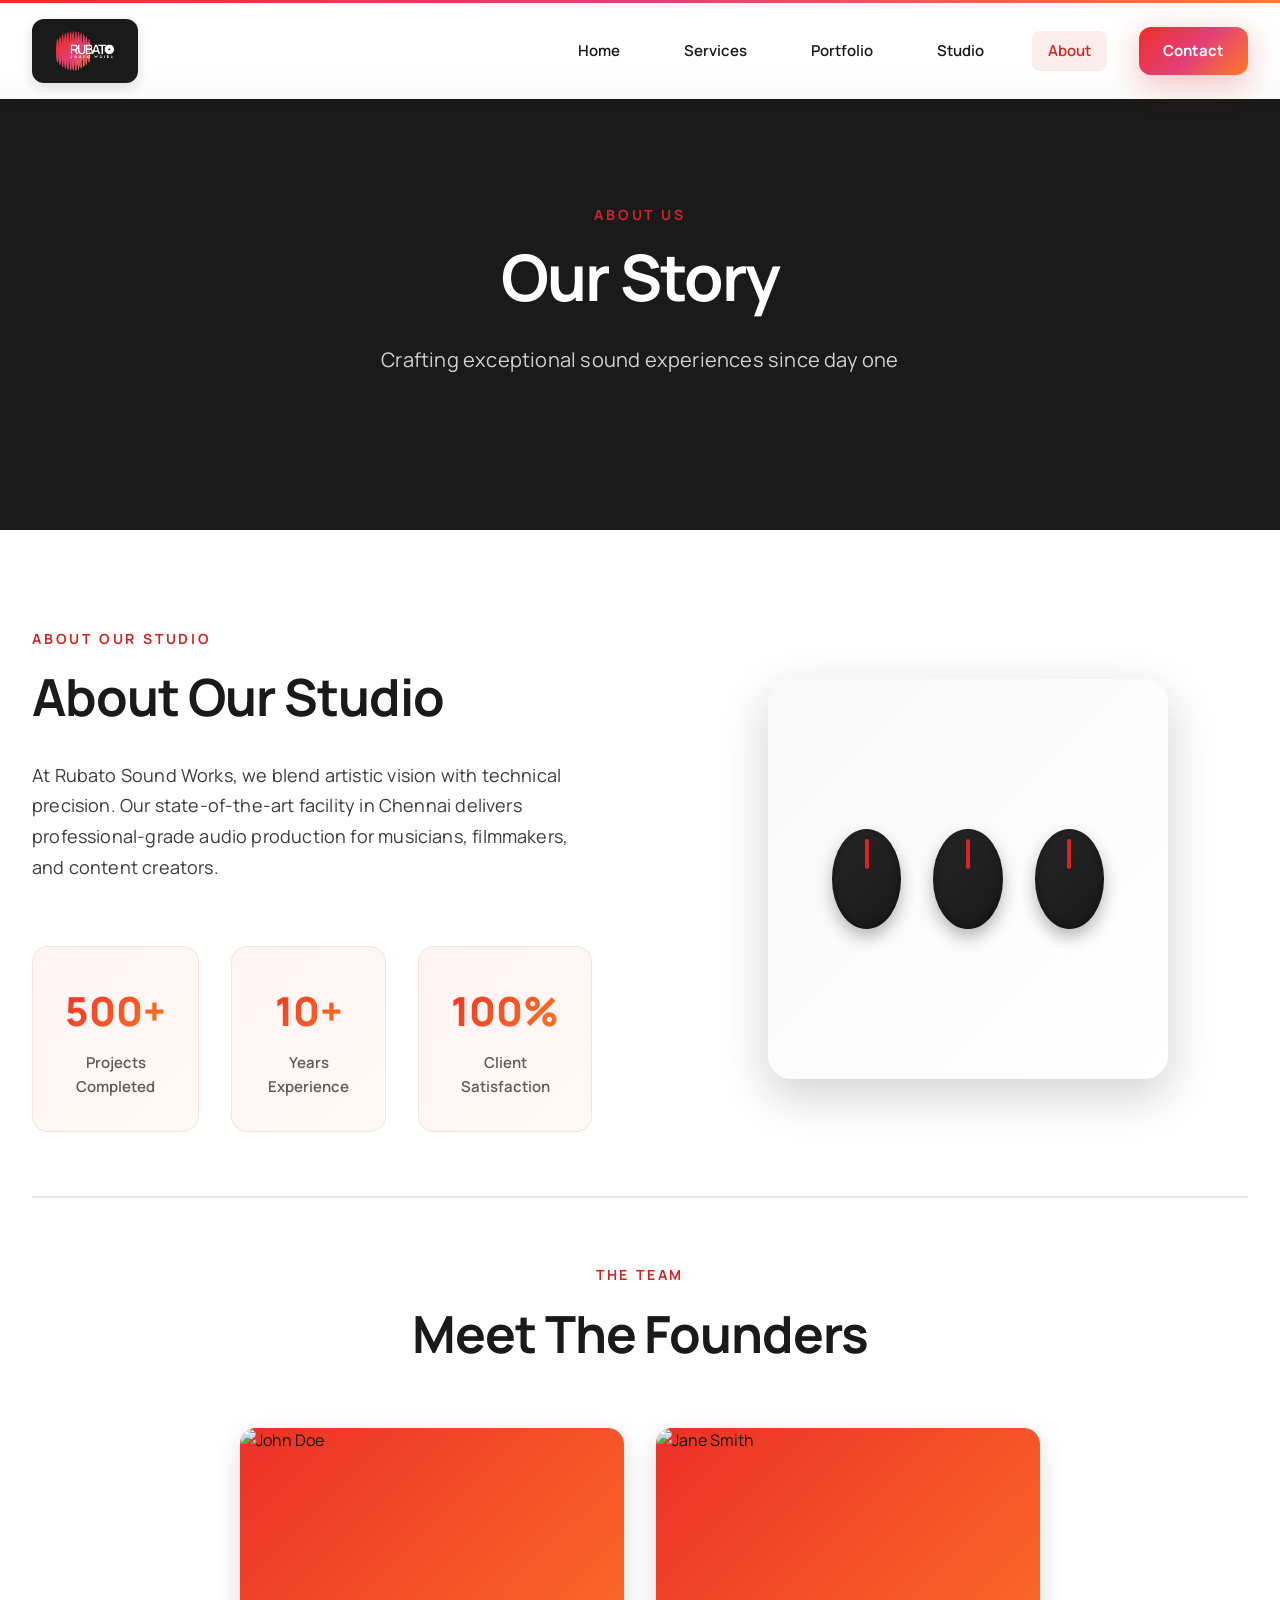
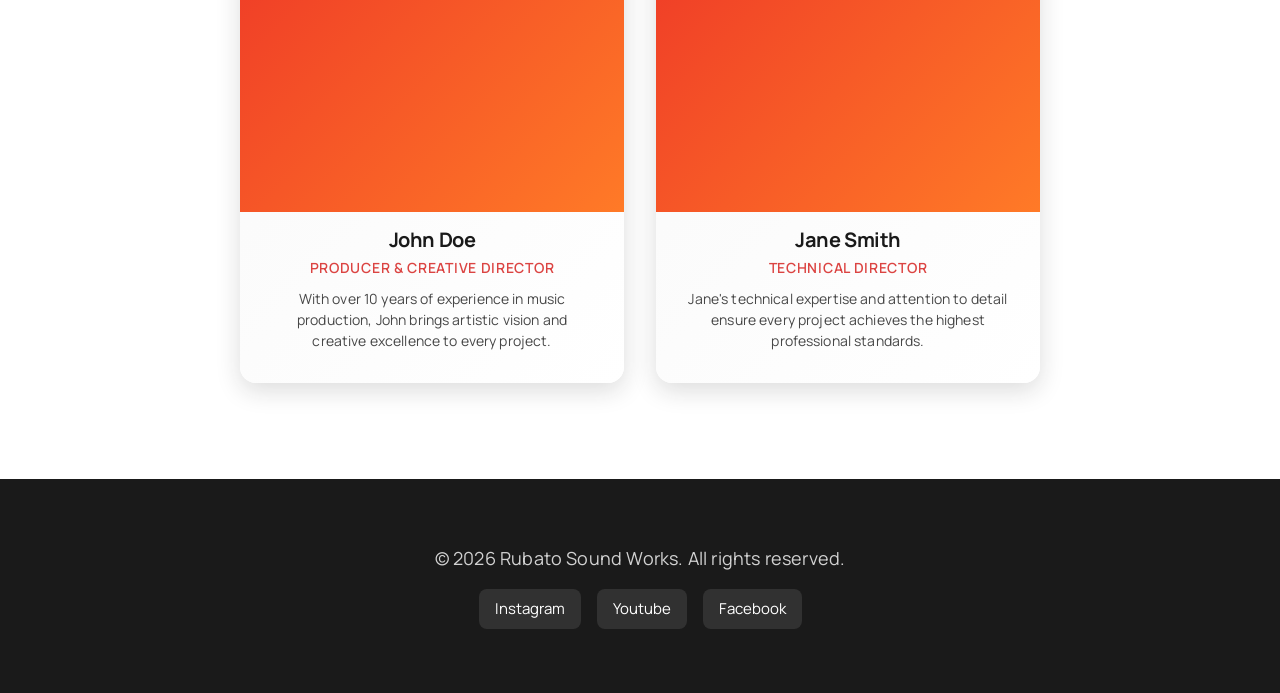
==== about.html @ b5f341d0 "Fix mobile navbar issues - reduce height and prevent content overlap Mobile Navbar Fixes: - Reduced " ====
<!DOCTYPE html>
<html lang="en">
<head>
    <meta charset="UTF-8">
    <meta name="viewport" content="width=device-width, initial-scale=1.0">
    <title>About - Rubato Sound Works</title>
    <link rel="preconnect" href="https://fonts.googleapis.com">
    <link rel="preconnect" href="https://fonts.gstatic.com" crossorigin>
    <link href="https://fonts.googleapis.com/css2?family=Manrope:wght@300;400;500;600;700;800&display=swap" rel="stylesheet">
    <link href="https://api.fontshare.com/v2/css?f[]=satoshi@400,500,700,900&f[]=zodiak@400,500,600,700,800,900&display=swap" rel="stylesheet">
    <link href="https://fonts.googleapis.com/css2?family=Space+Grotesk:wght@300;400;500;600;700&display=swap" rel="stylesheet">
    <link rel="stylesheet" href="css/style.css?v=8">
    <link rel="icon" href="content/images/logo_colour.png">
</head>
<body>
    <nav class="nav" id="nav">
        <div class="nav-container">
            <a href="index.html" class="nav-logo">
                <img src="content/images/logo_colour.png" alt="Rubato Sound Works">
            </a>
            <div class="nav-menu" id="navMenu">
                <a href="index.html" class="nav-link">Home</a>
                <a href="services.html" class="nav-link">Services</a>
                <a href="portfolio.html" class="nav-link">Portfolio</a>
                <a href="studio.html" class="nav-link">Studio</a>
                <a href="about.html" class="nav-link active">About</a>
                <a href="contact.html" class="nav-link-cta">Contact</a>
            </div>
            <button class="nav-toggle" id="navToggle"><span></span><span></span><span></span></button>
        </div>
    </nav>

    <section class="page-hero">
        <div class="container">
            <div class="page-hero-content">
                <span class="label">About Us</span>
                <h1 class="page-title">Our Story</h1>
                <p class="page-description">Crafting exceptional sound experiences since day one</p>
            </div>
        </div>
    </section>

    <section class="about page-section">
        <div class="container">
            <!-- About Studio -->
            <div class="about-content">
                <div class="about-text">
                    <span class="label">About Our Studio</span>
                    <h2 id="aboutStudioTitle"></h2>
                    <p id="aboutStudioDescription"></p>
                    <div class="about-stats" id="aboutStats"></div>
                </div>
                <div class="about-visual">
                    <div class="studio-knobs">
                        <div class="knob"></div>
                        <div class="knob"></div>
                        <div class="knob"></div>
                    </div>
                </div>
            </div>

            <!-- Founders Section -->
            <div class="founders-section">
                <div class="section-header">
                    <span class="label">The Team</span>
                    <h2>Meet The Founders</h2>
                </div>
                <div class="founders-grid" id="foundersGrid"></div>
            </div>
        </div>
    </section>

    <footer class="footer">
        <p>&copy; 2026 <span id="footerName"></span>. All rights reserved.</p>
        <div id="footerSocial"></div>
    </footer>

    <script src="js/main.js"></script>
</body>
</html>
---- css/style.css ----
/* ===================================
   RUBATO SOUND WORKS - 3D STUDIO WEBSITE
   Color Scheme & Typography System
   =================================== */

/* ===================================
   FONT FACE - New Astro Font Family
   =================================== */

@font-face {
    font-family: 'New Astro';
    src: url('../content/Fonts/New Astro/New Astro Light.otf') format('opentype');
    font-weight: 300;
    font-style: normal;
    font-display: swap;
}

@font-face {
    font-family: 'New Astro';
    src: url('../content/Fonts/New Astro/New Astro Regular.otf') format('opentype');
    font-weight: 400;
    font-style: normal;
    font-display: swap;
}

@font-face {
    font-family: 'New Astro';
    src: url('../content/Fonts/New Astro/New Astro Medium.otf') format('opentype');
    font-weight: 500;
    font-style: normal;
    font-display: swap;
}

@font-face {
    font-family: 'New Astro';
    src: url('../content/Fonts/New Astro/New Astro SemiBold.otf') format('opentype');
    font-weight: 600;
    font-style: normal;
    font-display: swap;
}

@font-face {
    font-family: 'New Astro';
    src: url('../content/Fonts/New Astro/New Astro Bold.otf') format('opentype');
    font-weight: 700;
    font-style: normal;
    font-display: swap;
}

/* New Astro Soft variants */
@font-face {
    font-family: 'New Astro Soft';
    src: url('../content/Fonts/New Astro/New Astro Soft Light.otf') format('opentype');
    font-weight: 300;
    font-style: normal;
    font-display: swap;
}

@font-face {
    font-family: 'New Astro Soft';
    src: url('../content/Fonts/New Astro/New Astro Soft Regular.otf') format('opentype');
    font-weight: 400;
    font-style: normal;
    font-display: swap;
}

@font-face {
    font-family: 'New Astro Soft';
    src: url('../content/Fonts/New Astro/New Astro Soft Medium.otf') format('opentype');
    font-weight: 500;
    font-style: normal;
    font-display: swap;
}

@font-face {
    font-family: 'New Astro Soft';
    src: url('../content/Fonts/New Astro/New Astro Soft SemiBold.otf') format('opentype');
    font-weight: 600;
    font-style: normal;
    font-display: swap;
}

@font-face {
    font-family: 'New Astro Soft';
    src: url('../content/Fonts/New Astro/New Astro Soft Bold.otf') format('opentype');
    font-weight: 700;
    font-style: normal;
    font-display: swap;
}

:root {
    /* Core Brand Colors - Exact from Branding Doc */
    --red-primary: #D62422;
    --charcoal: #1A1A1A;  /* Updated to pure neutral gray (no brown tint) */
    --charcoal-brand: #1C1919;  /* Original from branding doc */
    --white: #FFFFFF;

    /* Gradient Colors - Red-Pink-Orange Dynamic Gradient */
    --gradient-start: #EC3027;
    --gradient-mid: #E33E78;
    --gradient-end: #FF7A27;

    /* Derived Colors */
    --red-dark: #A01D1B;
    --charcoal-light: #252525;
    --gray-100: #F5F5F5;
    --gray-200: #E5E5E5;
    --gray-300: #CCCCCC;

    /* Typography - New Astro for headings (bold, expressive), Manrope for body (lighter, supporting) */
    --font-display: 'New Astro', 'Satoshi', 'Space Grotesk', sans-serif;
    --font-hero: 'New Astro', sans-serif;
    --font-body: 'Manrope', -apple-system, BlinkMacSystemFont, 'Segoe UI', sans-serif;

    /* Spacing */
    --spacing-xs: 0.5rem;
    --spacing-sm: 1rem;
    --spacing-md: 2rem;
    --spacing-lg: 4rem;
    --spacing-xl: 6rem;

    /* 3D Effects */
    --shadow-sm: 0 2px 8px rgba(28, 25, 25, 0.1);
    --shadow-md: 0 8px 24px rgba(28, 25, 25, 0.15);
    --shadow-lg: 0 16px 48px rgba(28, 25, 25, 0.2);
    --shadow-red: 0 8px 32px rgba(214, 36, 34, 0.3);

    /* Transitions */
    --transition-fast: 0.2s cubic-bezier(0.4, 0, 0.2, 1);
    --transition-base: 0.3s cubic-bezier(0.4, 0, 0.2, 1);
    --transition-slow: 0.5s cubic-bezier(0.4, 0, 0.2, 1);
}

/* ===================================
   RESET & BASE STYLES
   =================================== */

* {
    margin: 0;
    padding: 0;
    box-sizing: border-box;
}

html {
    scroll-behavior: smooth;
    font-size: 16px;
}

body {
    font-family: var(--font-body);
    font-weight: 400;
    line-height: 1.6;
    color: var(--charcoal);
    background: var(--white);
    overflow-x: hidden;
    -webkit-font-smoothing: antialiased;
    -moz-osx-font-smoothing: grayscale;
}

/* ===================================
   TYPOGRAPHY - New Astro (Hero Title Only) + Manrope (Everything Else)
   Tone: "Creative, but intentional"
   =================================== */

h1, h2, h3, h4, h5, h6 {
    font-family: var(--font-body);
    font-weight: 700;
    line-height: 1.2;
    color: var(--charcoal);
    letter-spacing: -0.02em;
}

/* RUBATO - Bold, expressive, hero element */
h1 {
    font-size: clamp(2.5rem, 5vw, 4.5rem);
    margin-bottom: var(--spacing-md);
    font-weight: 900;
    letter-spacing: -0.03em;
}

h2 {
    font-size: clamp(2rem, 4vw, 3.5rem);
    margin-bottom: var(--spacing-md);
    font-weight: 700;
}

h3 {
    font-size: clamp(1.5rem, 3vw, 2.25rem);
    margin-bottom: var(--spacing-sm);
    font-weight: 700;
}

h4 {
    font-size: clamp(1.25rem, 2.5vw, 1.75rem);
    margin-bottom: var(--spacing-sm);
    font-weight: 600;
}

/* SOUNDWORKS - Lighter, spaced out, supporting element */
p {
    font-family: var(--font-body);
    font-size: clamp(1rem, 1.5vw, 1.125rem);
    line-height: 1.7;
    margin-bottom: var(--spacing-sm);
    color: var(--charcoal);
    opacity: 0.85;
    font-weight: 400;
    letter-spacing: 0.01em;
}

.label {
    display: inline-block;
    font-family: var(--font-body);
    font-size: 0.875rem;
    font-weight: 700;
    letter-spacing: 0.2em;
    text-transform: uppercase;
    color: var(--red-primary);
    margin-bottom: var(--spacing-sm);
}

/* ===================================
   LAYOUT & CONTAINERS
   =================================== */

.container {
    max-width: 1400px;
    margin: 0 auto;
    padding: 0 var(--spacing-md);
}

.section-header {
    text-align: center;
    margin-bottom: var(--spacing-lg);
}

/* ===================================
   NAVIGATION - Dark Studio Theme
   =================================== */

.nav {
    position: fixed;
    top: 0;
    left: 0;
    right: 0;
    z-index: 1000;
    background: rgba(255, 255, 255, 0.98);
    backdrop-filter: blur(12px);
    box-shadow: 0 2px 8px rgba(28, 25, 25, 0.08);
    transition: all var(--transition-base);
    /* Red gradient accent at top */
    border-top: 3px solid transparent;
    border-image: linear-gradient(90deg, var(--gradient-start), var(--gradient-mid), var(--gradient-end));
    border-image-slice: 1;
}

.nav-container {
    max-width: 1400px;
    margin: 0 auto;
    padding: var(--spacing-sm) var(--spacing-md);
    display: flex;
    align-items: center;
    justify-content: space-between;
}

.nav-logo {
    background: #1A1A1A;
    padding: 0.75rem 1.5rem;
    border-radius: 12px;
    display: inline-flex;
    align-items: center;
    transition: all var(--transition-base);
    box-shadow: 0 4px 12px rgba(28, 25, 25, 0.15);
}

.nav-logo:hover {
    transform: translateY(-2px);
    box-shadow: 0 6px 16px rgba(28, 25, 25, 0.2);
    background: #252525;
}

.nav-logo img {
    height: 40px;
    width: auto;
    display: block;
}

.nav-menu {
    display: flex;
    gap: var(--spacing-md);
    align-items: center;
}

.nav-link {
    font-size: 0.9375rem;
    font-weight: 600;
    color: var(--charcoal);
    text-decoration: none;
    padding: 0.5rem 1rem;
    border-radius: 8px;
    transition: all var(--transition-fast);
    position: relative;
}

.nav-link:hover,
.nav-link.active {
    color: var(--red-primary);
    background: rgba(214, 36, 34, 0.08);
}

.nav-link-cta {
    background: linear-gradient(135deg, var(--gradient-start), var(--gradient-mid), var(--gradient-end));
    color: var(--white) !important;
    padding: 0.75rem 1.5rem;
    border-radius: 12px;
    font-weight: 700;
    box-shadow: var(--shadow-red);
    transition: all var(--transition-base);
    text-decoration: none;
    font-size: 0.9375rem;
}

.nav-link-cta:hover {
    transform: translateY(-2px);
    box-shadow: 0 12px 40px rgba(214, 36, 34, 0.4);
}

.nav-toggle {
    display: none;
    flex-direction: column;
    gap: 6px;
    background: none;
    border: none;
    cursor: pointer;
    padding: 8px;
}

.nav-toggle span {
    display: block;
    width: 28px;
    height: 3px;
    background: var(--charcoal);
    border-radius: 2px;
    transition: all var(--transition-base);
}

/* ===================================
   HERO SECTION - 3D IMMERSIVE
   =================================== */

.hero {
    min-height: 100vh;
    display: flex;
    align-items: center;
    justify-content: center;
    position: relative;
    /* Pure neutral dark gray - no brown tint */
    background: #1A1A1A;
    overflow: hidden;
    padding-top: 80px;
    position: relative;
}

.hero::before {
    content: '';
    position: absolute;
    top: 0;
    left: 0;
    right: 0;
    bottom: 0;
    /* Subtle red gradient accents for depth */
    background:
        radial-gradient(circle at 20% 50%, rgba(236, 48, 39, 0.08) 0%, transparent 50%),
        radial-gradient(circle at 80% 50%, rgba(255, 122, 39, 0.08) 0%, transparent 50%);
    pointer-events: none;
}

.hero-container {
    max-width: 1400px;
    margin: 0 auto;
    padding: 0 var(--spacing-md);
    display: grid;
    grid-template-columns: 1fr 1fr;
    gap: var(--spacing-xl);
    align-items: center;
}

.hero-content {
    z-index: 2;
}

.hero-title {
    font-family: var(--font-hero);
    font-size: clamp(2.5rem, 6vw, 6.5rem);
    font-weight: 700;
    line-height: 1.05;
    margin-bottom: var(--spacing-md);
    letter-spacing: -0.01em;
    /* Glowing gradient red-pink-orange - feels like live audio visualization */
    background: linear-gradient(135deg, var(--gradient-start) 0%, var(--gradient-mid) 50%, var(--gradient-end) 100%);
    -webkit-background-clip: text;
    -webkit-text-fill-color: transparent;
    background-clip: text;
    filter: drop-shadow(0 0 40px rgba(236, 48, 39, 0.5));
    text-transform: none;
}

.hero-title-line {
    display: block;
}

.hero-subtitle {
    font-family: var(--font-body);
    font-size: clamp(1.125rem, 2vw, 1.5rem);
    color: var(--white);
    opacity: 0.75;
    margin-bottom: var(--spacing-lg);
    font-weight: 400;
    letter-spacing: 0.02em;
}

.hero-cta {
    display: flex;
    gap: var(--spacing-sm);
    flex-wrap: wrap;
}

/* ===================================
   PAGE HERO (for other pages)
   =================================== */

.page-hero {
    min-height: 50vh;
    display: flex;
    align-items: center;
    justify-content: center;
    background: #1A1A1A;
    padding: var(--spacing-xl) 0;
    margin-top: 80px;
}

.page-hero-content {
    text-align: center;
    max-width: 800px;
    margin: 0 auto;
}

.page-title {
    font-family: var(--font-body);
    font-size: clamp(2.5rem, 5vw, 4rem);
    font-weight: 700;
    line-height: 1.1;
    margin-bottom: var(--spacing-md);
    color: var(--white);
}

.page-description {
    font-size: 1.25rem;
    color: var(--white);
    opacity: 0.8;
    line-height: 1.6;
    margin-bottom: var(--spacing-md);
}

.page-section {
    padding: var(--spacing-xl) 0;
}

.btn {
    display: inline-flex;
    align-items: center;
    justify-content: center;
    padding: 1rem 2rem;
    font-size: 1rem;
    font-weight: 700;
    text-decoration: none;
    border-radius: 12px;
    transition: all var(--transition-base);
    cursor: pointer;
    border: none;
    font-family: var(--font-primary);
}

.btn-primary {
    background: linear-gradient(135deg, var(--gradient-start), var(--gradient-mid), var(--gradient-end));
    color: var(--white);
    box-shadow: var(--shadow-red);
}

.btn-primary:hover {
    transform: translateY(-4px);
    box-shadow: 0 16px 48px rgba(214, 36, 34, 0.4);
}

.btn-secondary {
    background: var(--white);
    color: var(--charcoal);
    border: 2px solid var(--charcoal);
    box-shadow: var(--shadow-sm);
}

.btn-secondary:hover {
    background: var(--charcoal);
    color: var(--white);
    transform: translateY(-4px);
}

/* Hero 3D Visual Elements */
.hero-visual {
    position: relative;
    height: 600px;
    display: flex;
    align-items: center;
    justify-content: center;
}

.floating-card {
    position: absolute;
    background: rgba(255, 255, 255, 0.98);
    border-radius: 24px;
    box-shadow: 0 16px 48px rgba(28, 25, 25, 0.12);
    padding: var(--spacing-md);
    backdrop-filter: blur(12px);
    border: 1px solid rgba(214, 36, 34, 0.1);
    transition: all var(--transition-slow);
    animation: float 6s ease-in-out infinite;
}

.floating-card:hover {
    transform: translateY(-12px) scale(1.05);
    box-shadow: 0 24px 64px rgba(214, 36, 34, 0.2);
    border-color: rgba(214, 36, 34, 0.3);
}

.card-1 {
    width: 280px;
    height: 180px;
    top: 10%;
    left: 5%;
    animation-delay: 0s;
}

.card-2 {
    width: 240px;
    height: 240px;
    top: 50%;
    right: 10%;
    animation-delay: 2s;
}

.card-3 {
    width: 200px;
    height: 200px;
    bottom: 15%;
    left: 25%;
    animation-delay: 4s;
}

@keyframes float {
    0%, 100% { transform: translateY(0) rotate(0deg); }
    50% { transform: translateY(-20px) rotate(2deg); }
}

/* Waveform Animation - Enhanced for white background */
.waveform {
    width: 100%;
    height: 100%;
    background: linear-gradient(135deg, var(--gradient-start), var(--gradient-mid), var(--gradient-end));
    border-radius: 16px;
    position: relative;
    overflow: hidden;
    box-shadow: inset 0 2px 8px rgba(0, 0, 0, 0.1);
}

.waveform::before {
    content: '';
    position: absolute;
    width: 200%;
    height: 200%;
    background: repeating-linear-gradient(
        90deg,
        transparent 0px,
        rgba(255, 255, 255, 0.3) 2px,
        transparent 4px,
        transparent 8px
    );
    animation: wave 3s linear infinite;
}

.waveform::after {
    content: '';
    position: absolute;
    inset: 0;
    background: radial-gradient(circle at 30% 50%, rgba(255, 255, 255, 0.2), transparent);
}

@keyframes wave {
    0% { transform: translateX(0); }
    100% { transform: translateX(-50%); }
}

/* Equalizer Animation */
.equalizer {
    display: flex;
    align-items: flex-end;
    justify-content: space-around;
    height: 100%;
    gap: 12px;
    padding: var(--spacing-md);
}

.equalizer span {
    flex: 1;
    background: linear-gradient(180deg, var(--gradient-mid), var(--gradient-end));
    border-radius: 8px;
    animation: equalize 1.2s ease-in-out infinite;
}

.equalizer span:nth-child(1) { animation-delay: 0s; }
.equalizer span:nth-child(2) { animation-delay: 0.1s; }
.equalizer span:nth-child(3) { animation-delay: 0.2s; }
.equalizer span:nth-child(4) { animation-delay: 0.3s; }
.equalizer span:nth-child(5) { animation-delay: 0.4s; }

@keyframes equalize {
    0%, 100% { height: 40%; }
    50% { height: 90%; }
}

/* Vinyl Image - Using actual Vinyl.png */
.vinyl-image {
    width: 100%;
    height: 100%;
    object-fit: contain;
    animation: spin 8s linear infinite;
    filter: drop-shadow(0 8px 24px rgba(214, 36, 34, 0.4));
}

@keyframes spin {
    100% { transform: rotate(360deg); }
}

/* ===================================
   SERVICES SECTION
   =================================== */

.services {
    padding: var(--spacing-xl) 0;
    background: var(--white);
}

.services-grid {
    display: grid;
    grid-template-columns: repeat(auto-fit, minmax(320px, 1fr));
    gap: var(--spacing-md);
}

.service-card {
    background: var(--white);
    border-radius: 20px;
    padding: var(--spacing-lg);
    box-shadow: var(--shadow-md);
    transition: all var(--transition-base);
    border: 1px solid rgba(28, 25, 25, 0.05);
    position: relative;
    overflow: hidden;
}

.service-card::before {
    content: '';
    position: absolute;
    top: 0;
    left: 0;
    right: 0;
    height: 4px;
    background: linear-gradient(90deg, var(--gradient-start), var(--gradient-end));
    transform: scaleX(0);
    transition: transform var(--transition-base);
}

.service-card:hover::before {
    transform: scaleX(1);
}

.service-card:hover {
    transform: translateY(-8px);
    box-shadow: var(--shadow-lg);
}

.service-icon {
    font-size: 3rem;
    margin-bottom: var(--spacing-sm);
    display: inline-block;
}

.service-card h3 {
    color: var(--charcoal);
    margin-bottom: var(--spacing-sm);
    font-weight: 700;
}

.service-card p {
    color: var(--charcoal);
    opacity: 0.8;
    font-size: 1rem;
    margin-bottom: var(--spacing-sm);
}

.service-features {
    list-style: none;
    margin-top: var(--spacing-sm);
}

.service-features li {
    padding: 0.5rem 0;
    color: var(--charcoal);
    opacity: 0.7;
    font-size: 0.9375rem;
    padding-left: 1.5rem;
    position: relative;
}

.service-features li::before {
    content: '✓';
    position: absolute;
    left: 0;
    color: var(--red-primary);
    font-weight: 700;
}

/* ===================================
   PORTFOLIO SECTION
   =================================== */

.portfolio {
    padding: var(--spacing-xl) 0;
    background: linear-gradient(180deg, #FFFFFF 0%, #F8F8F8 100%);
}

.portfolio-grid {
    display: grid;
    grid-template-columns: repeat(auto-fit, minmax(300px, 1fr));
    gap: var(--spacing-md);
}

.portfolio-item {
    background: var(--white);
    border-radius: 20px;
    overflow: hidden;
    box-shadow: var(--shadow-md);
    transition: all var(--transition-base);
    cursor: pointer;
}

.portfolio-item:hover {
    transform: translateY(-8px) scale(1.02);
    box-shadow: var(--shadow-lg);
}

.portfolio-image {
    width: 100%;
    aspect-ratio: 16/10;
    object-fit: cover;
    background: linear-gradient(135deg, var(--gradient-start), var(--gradient-end));
}

.portfolio-content {
    padding: var(--spacing-md);
}

.portfolio-type {
    font-size: 0.875rem;
    color: var(--red-primary);
    font-weight: 600;
    text-transform: uppercase;
    letter-spacing: 0.1em;
    margin-bottom: 0.5rem;
}

.portfolio-item h3 {
    color: var(--charcoal);
    margin-bottom: 0.5rem;
    font-size: 1.5rem;
}

.portfolio-artist {
    color: var(--charcoal);
    opacity: 0.6;
    font-size: 0.9375rem;
    margin-bottom: 0.75rem;
}

.portfolio-description {
    color: var(--charcoal);
    opacity: 0.8;
    font-size: 0.9375rem;
}

/* ===================================
   STUDIO GALLERY SECTION
   =================================== */

.studio-gallery {
    padding: var(--spacing-xl) 0;
    background: #F8F8F8;
}

.studio-images {
    display: grid;
    grid-template-columns: repeat(auto-fit, minmax(300px, 1fr));
    gap: var(--spacing-md);
    margin-top: var(--spacing-lg);
}

.studio-image-item {
    position: relative;
    overflow: hidden;
    border-radius: 16px;
    box-shadow: var(--shadow-md);
    transition: all var(--transition-base);
    aspect-ratio: 4/3;
}

.studio-image-item:hover {
    transform: translateY(-8px);
    box-shadow: var(--shadow-lg);
}

.studio-image-wrapper {
    position: relative;
    width: 100%;
    height: 100%;
    overflow: hidden;
}

.studio-image-wrapper img {
    width: 100%;
    height: 100%;
    object-fit: cover;
    transition: transform var(--transition-slow);
}

.studio-image-item:hover .studio-image-wrapper img {
    transform: scale(1.1);
}

.studio-image-overlay {
    position: absolute;
    bottom: 0;
    left: 0;
    right: 0;
    background: linear-gradient(to top, rgba(26, 26, 26, 0.9), transparent);
    padding: var(--spacing-md);
    transform: translateY(100%);
    transition: transform var(--transition-base);
}

.studio-image-item:hover .studio-image-overlay {
    transform: translateY(0);
}

.studio-image-caption {
    color: var(--white);
    font-weight: 600;
    font-size: 0.9375rem;
}

/* ===================================
   ABOUT SECTION
   =================================== */

.about {
    padding: var(--spacing-xl) 0;
    background: var(--white);
}

.about-content {
    display: grid;
    grid-template-columns: 1fr 1fr;
    gap: var(--spacing-xl);
    align-items: center;
}

.about-text {
    max-width: 600px;
}

.about-stats {
    display: grid;
    grid-template-columns: repeat(3, 1fr);
    gap: var(--spacing-md);
    margin-top: var(--spacing-lg);
}

.stat-item {
    text-align: center;
    padding: var(--spacing-md);
    background: linear-gradient(135deg, rgba(236, 48, 39, 0.05), rgba(255, 122, 39, 0.05));
    border-radius: 16px;
    border: 1px solid rgba(214, 36, 34, 0.1);
    transition: all var(--transition-base);
}

.stat-item:hover {
    transform: translateY(-4px);
    box-shadow: var(--shadow-md);
}

.stat-number {
    display: block;
    font-size: 2.5rem;
    font-weight: 800;
    background: linear-gradient(135deg, var(--gradient-start), var(--gradient-end));
    -webkit-background-clip: text;
    -webkit-text-fill-color: transparent;
    background-clip: text;
    margin-bottom: 0.5rem;
}

.stat-label {
    display: block;
    font-size: 0.9375rem;
    color: var(--charcoal);
    opacity: 0.7;
    font-weight: 600;
}

.about-visual {
    display: flex;
    align-items: center;
    justify-content: center;
    perspective: 1000px;
}

.studio-knobs {
    width: 100%;
    max-width: 400px;
    aspect-ratio: 1;
    background: linear-gradient(135deg, #F8F8F8, #FFFFFF);
    border-radius: 24px;
    box-shadow: var(--shadow-lg);
    padding: var(--spacing-lg);
    display: flex;
    gap: var(--spacing-md);
    align-items: center;
    justify-content: center;
    transform-style: preserve-3d;
    transition: transform var(--transition-slow);
}

.studio-knobs:hover {
    transform: rotateY(5deg) rotateX(-5deg);
}

.knob {
    width: 100px;
    height: 100px;
    border-radius: 50%;
    background: linear-gradient(135deg, var(--charcoal-light), var(--charcoal));
    box-shadow:
        inset 0 -2px 8px rgba(0, 0, 0, 0.4),
        0 8px 16px rgba(28, 25, 25, 0.3);
    position: relative;
    transition: all var(--transition-base);
    cursor: pointer;
}

.knob::before {
    content: '';
    position: absolute;
    top: 10px;
    left: 50%;
    transform: translateX(-50%);
    width: 4px;
    height: 30px;
    background: var(--red-primary);
    border-radius: 2px;
}

.knob:hover {
    transform: scale(1.1) translateZ(20px);
    box-shadow:
        inset 0 -2px 8px rgba(0, 0, 0, 0.5),
        0 12px 24px rgba(28, 25, 25, 0.4);
}

/* ===================================
   FOUNDERS SECTION
   =================================== */

.founders-section {
    margin-top: var(--spacing-lg);
    padding-top: var(--spacing-lg);
    border-top: 2px solid var(--gray-200);
}

.founders-grid {
    display: grid;
    grid-template-columns: repeat(auto-fit, minmax(280px, 1fr));
    gap: var(--spacing-md);
    margin-top: var(--spacing-md);
    max-width: 800px;
    margin-left: auto;
    margin-right: auto;
}

.founder-card {
    background: linear-gradient(135deg, #F8F8F8, #FFFFFF);
    border-radius: 16px;
    overflow: hidden;
    box-shadow: var(--shadow-md);
    transition: all var(--transition-base);
    perspective: 1000px;
}

.founder-card:hover {
    transform: translateY(-8px) rotateY(2deg);
    box-shadow: var(--shadow-lg);
}

.founder-image-wrapper {
    width: 100%;
    aspect-ratio: 1;
    overflow: hidden;
    background: linear-gradient(135deg, var(--gradient-start), var(--gradient-end));
    display: flex;
    align-items: center;
    justify-content: center;
}

.founder-image-wrapper img {
    width: 100%;
    height: 100%;
    object-fit: cover;
    transition: transform var(--transition-slow);
}

.founder-card:hover .founder-image-wrapper img {
    transform: scale(1.05);
}

.founder-info {
    padding: var(--spacing-sm) var(--spacing-md);
    text-align: center;
}

.founder-name {
    font-size: 1.25rem;
    font-weight: 700;
    color: var(--charcoal);
    margin-bottom: 0.25rem;
}

.founder-role {
    font-size: 0.875rem;
    font-weight: 600;
    color: var(--red-primary);
    text-transform: uppercase;
    letter-spacing: 0.05em;
    margin-bottom: var(--spacing-xs);
}

.founder-bio {
    font-size: 0.875rem;
    color: var(--charcoal);
    opacity: 0.8;
    line-height: 1.5;
}

/* ===================================
   CONTACT SECTION
   =================================== */

.contact {
    padding: var(--spacing-xl) 0;
    background: linear-gradient(180deg, #FFFFFF 0%, #F8F8F8 100%);
}

.contact-content {
    max-width: 800px;
    margin: 0 auto;
    text-align: center;
}

.contact-details {
    display: flex;
    flex-direction: column;
    gap: var(--spacing-sm);
    margin: var(--spacing-lg) 0;
}

.contact-item {
    display: flex;
    align-items: center;
    justify-content: center;
    gap: var(--spacing-sm);
    padding: var(--spacing-sm);
    background: var(--white);
    border-radius: 12px;
    box-shadow: var(--shadow-sm);
    transition: all var(--transition-base);
    text-decoration: none;
    color: var(--charcoal);
    font-weight: 500;
}

.contact-item:hover {
    transform: translateY(-2px);
    box-shadow: var(--shadow-md);
}

.contact-icon {
    font-size: 1.5rem;
}

.btn-whatsapp {
    display: inline-flex;
    align-items: center;
    gap: 0.75rem;
    padding: 1.25rem 2.5rem;
    background: #25D366;
    color: var(--white);
    text-decoration: none;
    border-radius: 16px;
    font-weight: 700;
    font-size: 1.125rem;
    box-shadow: 0 8px 24px rgba(37, 211, 102, 0.3);
    transition: all var(--transition-base);
    margin-top: var(--spacing-md);
}

.btn-whatsapp:hover {
    background: #20BA5A;
    transform: translateY(-4px);
    box-shadow: 0 12px 32px rgba(37, 211, 102, 0.4);
}

/* ===================================
   FOOTER
   =================================== */

.footer {
    background: var(--charcoal);
    color: var(--white);
    padding: var(--spacing-lg) 0;
    text-align: center;
}

.footer p {
    color: var(--white);
    opacity: 0.8;
    margin-bottom: var(--spacing-sm);
}

#footerSocial {
    display: flex;
    gap: var(--spacing-sm);
    justify-content: center;
    flex-wrap: wrap;
}

#footerSocial a {
    color: var(--white);
    text-decoration: none;
    padding: 0.5rem 1rem;
    border-radius: 8px;
    background: rgba(255, 255, 255, 0.1);
    transition: all var(--transition-base);
    font-size: 0.9375rem;
}

#footerSocial a:hover {
    background: var(--red-primary);
    transform: translateY(-2px);
}

/* ===================================
   RESPONSIVE DESIGN
   =================================== */

@media (max-width: 1024px) {
    .hero-container {
        grid-template-columns: 1fr;
        gap: var(--spacing-lg);
    }

    .hero-visual {
        height: 400px;
    }

    .about-content {
        grid-template-columns: 1fr;
    }

    .floating-card {
        transform: scale(0.8);
    }
}

@media (max-width: 768px) {
    /* Reduce navbar height by 20% on mobile */
    .nav-container {
        padding: 0.5rem var(--spacing-sm);
    }

    .nav-logo {
        padding: 0.5rem 1rem;
        border-radius: 8px;
    }

    .nav-logo img {
        height: 32px;
    }

    .nav-menu {
        position: fixed;
        top: 60px;
        left: -100%;
        width: 100%;
        height: calc(100vh - 60px);
        background: rgba(255, 255, 255, 0.98);
        backdrop-filter: blur(20px);
        flex-direction: column;
        padding: var(--spacing-lg);
        gap: var(--spacing-sm);
        transition: left var(--transition-base);
        box-shadow: var(--shadow-lg);
        align-items: stretch;
        border-top: 3px solid transparent;
        border-image: linear-gradient(90deg, var(--gradient-start), var(--gradient-mid), var(--gradient-end));
        border-image-slice: 1;
    }

    .nav-menu.active {
        left: 0;
    }

    .nav-link,
    .nav-link-cta {
        text-align: center;
        width: 100%;
        padding: 1rem;
        display: block;
    }

    .nav-toggle {
        display: flex;
    }

    .nav-toggle.active span:nth-child(1) {
        transform: rotate(45deg) translate(6px, 6px);
    }

    .nav-toggle.active span:nth-child(2) {
        opacity: 0;
    }

    .nav-toggle.active span:nth-child(3) {
        transform: rotate(-45deg) translate(5px, -5px);
    }

    /* Fix hero section going under navbar */
    .hero {
        min-height: auto;
        padding: calc(60px + var(--spacing-md)) 0 var(--spacing-xl) 0;
        padding-top: 60px;
        margin-top: 0;
    }

    /* Fix page-hero section going under navbar on mobile */
    .page-hero {
        margin-top: 60px;
        padding: var(--spacing-lg) 0;
        min-height: 40vh;
    }

    .hero-visual {
        display: none;
    }

    .services-grid,
    .portfolio-grid {
        grid-template-columns: 1fr;
    }

    .about-stats {
        grid-template-columns: 1fr;
    }

    .studio-knobs {
        max-width: 300px;
    }

    .knob {
        width: 70px;
        height: 70px;
    }
}

@media (max-width: 480px) {
    :root {
        --spacing-md: 1.5rem;
        --spacing-lg: 3rem;
        --spacing-xl: 4rem;
    }

    .nav-container {
        padding: var(--spacing-sm);
    }

    .container {
        padding: 0 var(--spacing-sm);
    }

    .hero-cta {
        flex-direction: column;
    }

    .btn {
        width: 100%;
    }

    h1 { font-size: 2.25rem; }
    h2 { font-size: 1.875rem; }
}

/* ===================================
   UTILITY CLASSES
   =================================== */

.text-center { text-align: center; }
.text-gradient {
    background: linear-gradient(135deg, var(--gradient-start), var(--gradient-end));
    -webkit-background-clip: text;
    -webkit-text-fill-color: transparent;
    background-clip: text;
}

/* Smooth scroll for all devices */
@media (prefers-reduced-motion: no-preference) {
    html {
        scroll-behavior: smooth;
    }
}

/* ===================================
   RESPONSIVE DESIGN
   =================================== */

@media (max-width: 1024px) {
    .hero-container {
        grid-template-columns: 1fr;
        gap: var(--spacing-lg);
    }

    .hero-visual {
        height: 400px;
    }

    .about-content {
        grid-template-columns: 1fr;
    }

    .floating-card {
        transform: scale(0.8);
    }
}

@media (max-width: 768px) {
    .nav-menu {
        position: fixed;
        top: 80px;
        left: -100%;
        width: 100%;
        height: calc(100vh - 80px);
        background: rgba(255, 255, 255, 0.98);
        backdrop-filter: blur(20px);
        flex-direction: column;
        padding: var(--spacing-lg);
        gap: var(--spacing-sm);
        transition: left var(--transition-base);
        box-shadow: var(--shadow-lg);
        align-items: stretch;
    }

    .nav-menu.active {
        left: 0;
    }

    .nav-link,
    .nav-link-cta {
        text-align: center;
        width: 100%;
        padding: 1rem;
        display: block;
    }

    .nav-toggle {
        display: flex;
    }

    .nav-toggle.active span:nth-child(1) {
        transform: rotate(45deg) translate(8px, 8px);
    }

    .nav-toggle.active span:nth-child(2) {
        opacity: 0;
    }

    .nav-toggle.active span:nth-child(3) {
        transform: rotate(-45deg) translate(7px, -7px);
    }

    .hero {
        min-height: auto;
        padding: var(--spacing-xl) 0;
    }

    .hero-visual {
        display: none;
    }

    .services-grid,
    .portfolio-grid {
        grid-template-columns: 1fr;
    }

    .about-stats {
        grid-template-columns: 1fr;
    }

    .studio-knobs {
        max-width: 300px;
    }

    .knob {
        width: 70px;
        height: 70px;
    }
}

@media (max-width: 480px) {
    :root {
        --spacing-md: 1.5rem;
        --spacing-lg: 3rem;
        --spacing-xl: 4rem;
    }

    .nav-container {
        padding: var(--spacing-sm);
    }

    .container {
        padding: 0 var(--spacing-sm);
    }

    .hero-cta {
        flex-direction: column;
    }

    .btn {
        width: 100%;
    }

    h1 { font-size: 2.25rem; }
    h2 { font-size: 1.875rem; }
}

/* ===================================
   RESPONSIVE DESIGN
   =================================== */

@media (max-width: 1024px) {
    .hero-container {
        grid-template-columns: 1fr;
        gap: var(--spacing-lg);
    }

    .hero-visual {
        height: 400px;
    }

    .about-content {
        grid-template-columns: 1fr;
    }

    .floating-card {
        transform: scale(0.8);
    }
}

@media (max-width: 768px) {
    .nav-menu {
        position: fixed;
        top: 80px;
        left: -100%;
        width: 100%;
        height: calc(100vh - 80px);
        background: rgba(255, 255, 255, 0.98);
        backdrop-filter: blur(20px);
        flex-direction: column;
        padding: var(--spacing-lg);
        gap: var(--spacing-sm);
        transition: left var(--transition-base);
        box-shadow: var(--shadow-lg);
        align-items: stretch;
    }

    .nav-menu.active {
        left: 0;
    }

    .nav-link,
    .nav-link-cta {
        text-align: center;
        width: 100%;
        padding: 1rem;
        display: block;
    }

    .nav-toggle {
        display: flex;
    }

    .nav-toggle.active span:nth-child(1) {
        transform: rotate(45deg) translate(8px, 8px);
    }

    .nav-toggle.active span:nth-child(2) {
        opacity: 0;
    }

    .nav-toggle.active span:nth-child(3) {
        transform: rotate(-45deg) translate(7px, -7px);
    }

    .hero {
        min-height: auto;
        padding: var(--spacing-xl) 0;
    }

    .hero-visual {
        display: none;
    }

    .services-grid,
    .portfolio-grid {
        grid-template-columns: 1fr;
    }

    .about-stats {
        grid-template-columns: 1fr;
    }

    .studio-knobs {
        max-width: 300px;
    }

    .knob {
        width: 70px;
        height: 70px;
    }
}

@media (max-width: 480px) {
    :root {
        --spacing-md: 1.5rem;
        --spacing-lg: 3rem;
        --spacing-xl: 4rem;
    }

    .nav-container {
        padding: var(--spacing-sm);
    }

    .container {
        padding: 0 var(--spacing-sm);
    }

    .hero-cta {
        flex-direction: column;
    }

    .btn {
        width: 100%;
    }

    h1 { font-size: 2.25rem; }
    h2 { font-size: 1.875rem; }
}

/* ===================================
   UTILITY CLASSES
   =================================== */

.text-center { text-align: center; }
.text-gradient {
    background: linear-gradient(135deg, var(--gradient-start), var(--gradient-end));
    -webkit-background-clip: text;
    -webkit-text-fill-color: transparent;
    background-clip: text;
}

/* Smooth scroll for iOS */
@media (prefers-reduced-motion: no-preference) {
    html {
        scroll-behavior: smooth;
    }
}
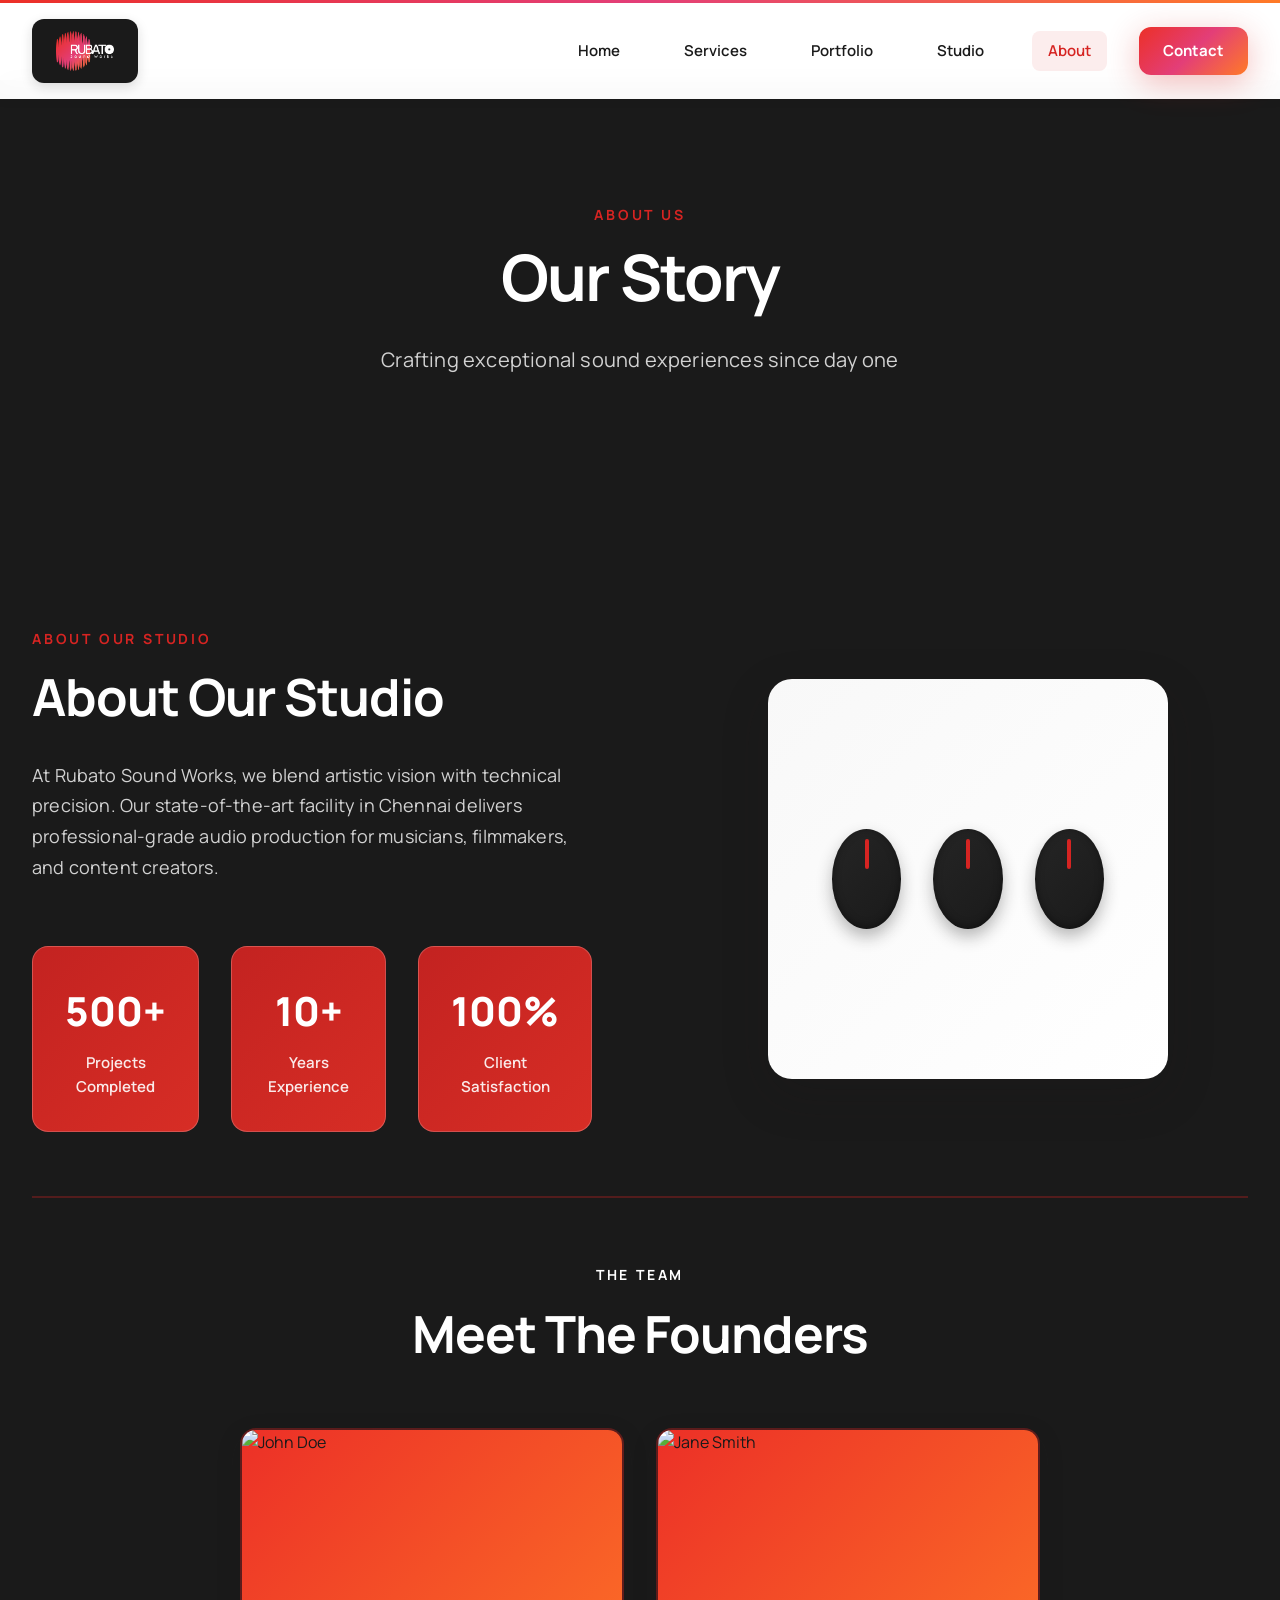
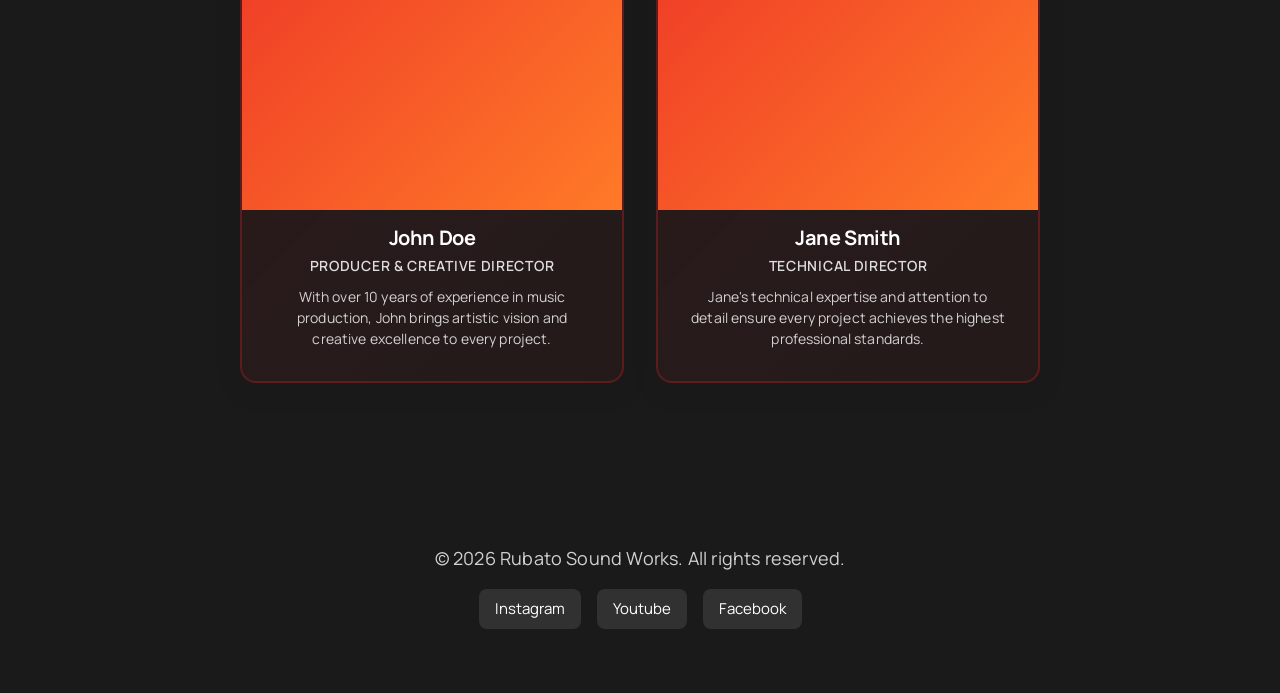
==== commit e8ae7d5f: "Redesign color scheme: 40% charcoal, 40% red, 20% white Major Color Changes: - Services section: Dar" ====
--- a/about.html
+++ b/about.html
@@ -9,7 +9,7 @@
     <link href="https://fonts.googleapis.com/css2?family=Manrope:wght@300;400;500;600;700;800&display=swap" rel="stylesheet">
     <link href="https://api.fontshare.com/v2/css?f[]=satoshi@400,500,700,900&f[]=zodiak@400,500,600,700,800,900&display=swap" rel="stylesheet">
     <link href="https://fonts.googleapis.com/css2?family=Space+Grotesk:wght@300;400;500;600;700&display=swap" rel="stylesheet">
-    <link rel="stylesheet" href="css/style.css?v=8">
+    <link rel="stylesheet" href="css/style.css?v=10">
     <link rel="icon" href="content/images/logo_colour.png">
 </head>
 <body>
--- a/css/style.css
+++ b/css/style.css
@@ -232,6 +232,19 @@
 .section-header {
     text-align: center;
     margin-bottom: var(--spacing-lg);
+}
+
+.section-header h2 {
+    color: var(--white);
+}
+
+.section-header .label {
+    color: var(--white);
+}
+
+.section-header p {
+    color: var(--white);
+    opacity: 0.8;
 }
 
 /* ===================================
@@ -646,7 +659,7 @@
 
 .services {
     padding: var(--spacing-xl) 0;
-    background: var(--white);
+    background: linear-gradient(180deg, #1A1A1A 0%, #2A1A1A 100%);
 }
 
 .services-grid {
@@ -656,12 +669,12 @@
 }
 
 .service-card {
-    background: var(--white);
+    background: linear-gradient(135deg, rgba(214, 36, 34, 0.95), rgba(236, 48, 39, 0.95));
     border-radius: 20px;
     padding: var(--spacing-lg);
     box-shadow: var(--shadow-md);
     transition: all var(--transition-base);
-    border: 1px solid rgba(28, 25, 25, 0.05);
+    border: 1px solid rgba(255, 255, 255, 0.1);
     position: relative;
     overflow: hidden;
 }
@@ -673,7 +686,7 @@
     left: 0;
     right: 0;
     height: 4px;
-    background: linear-gradient(90deg, var(--gradient-start), var(--gradient-end));
+    background: var(--white);
     transform: scaleX(0);
     transition: transform var(--transition-base);
 }
@@ -684,24 +697,25 @@
 
 .service-card:hover {
     transform: translateY(-8px);
-    box-shadow: var(--shadow-lg);
+    box-shadow: 0 16px 48px rgba(214, 36, 34, 0.5);
 }
 
 .service-icon {
     font-size: 3rem;
     margin-bottom: var(--spacing-sm);
     display: inline-block;
+    filter: brightness(0) invert(1);
 }
 
 .service-card h3 {
-    color: var(--charcoal);
+    color: var(--white);
     margin-bottom: var(--spacing-sm);
     font-weight: 700;
 }
 
 .service-card p {
-    color: var(--charcoal);
-    opacity: 0.8;
+    color: var(--white);
+    opacity: 0.9;
     font-size: 1rem;
     margin-bottom: var(--spacing-sm);
 }
@@ -713,8 +727,8 @@
 
 .service-features li {
     padding: 0.5rem 0;
-    color: var(--charcoal);
-    opacity: 0.7;
+    color: var(--white);
+    opacity: 0.8;
     font-size: 0.9375rem;
     padding-left: 1.5rem;
     position: relative;
@@ -724,7 +738,7 @@
     content: '✓';
     position: absolute;
     left: 0;
-    color: var(--red-primary);
+    color: var(--white);
     font-weight: 700;
 }
 
@@ -734,7 +748,7 @@
 
 .portfolio {
     padding: var(--spacing-xl) 0;
-    background: linear-gradient(180deg, #FFFFFF 0%, #F8F8F8 100%);
+    background: #1A1A1A;
 }
 
 .portfolio-grid {
@@ -744,7 +758,8 @@
 }
 
 .portfolio-item {
-    background: var(--white);
+    background: linear-gradient(135deg, rgba(214, 36, 34, 0.1), rgba(214, 36, 34, 0.05));
+    border: 2px solid rgba(214, 36, 34, 0.3);
     border-radius: 20px;
     overflow: hidden;
     box-shadow: var(--shadow-md);
@@ -754,7 +769,8 @@
 
 .portfolio-item:hover {
     transform: translateY(-8px) scale(1.02);
-    box-shadow: var(--shadow-lg);
+    box-shadow: 0 16px 48px rgba(214, 36, 34, 0.4);
+    border-color: var(--red-primary);
 }
 
 .portfolio-image {
@@ -770,7 +786,7 @@
 
 .portfolio-type {
     font-size: 0.875rem;
-    color: var(--red-primary);
+    color: var(--white);
     font-weight: 600;
     text-transform: uppercase;
     letter-spacing: 0.1em;
@@ -778,20 +794,20 @@
 }
 
 .portfolio-item h3 {
-    color: var(--charcoal);
+    color: var(--white);
     margin-bottom: 0.5rem;
     font-size: 1.5rem;
 }
 
 .portfolio-artist {
-    color: var(--charcoal);
-    opacity: 0.6;
+    color: var(--white);
+    opacity: 0.7;
     font-size: 0.9375rem;
     margin-bottom: 0.75rem;
 }
 
 .portfolio-description {
-    color: var(--charcoal);
+    color: var(--white);
     opacity: 0.8;
     font-size: 0.9375rem;
 }
@@ -802,7 +818,7 @@
 
 .studio-gallery {
     padding: var(--spacing-xl) 0;
-    background: #F8F8F8;
+    background: linear-gradient(180deg, rgba(214, 36, 34, 0.95) 0%, rgba(214, 36, 34, 0.85) 100%);
 }
 
 .studio-images {
@@ -871,7 +887,7 @@
 
 .about {
     padding: var(--spacing-xl) 0;
-    background: var(--white);
+    background: #1A1A1A;
 }
 
 .about-content {
@@ -885,6 +901,15 @@
     max-width: 600px;
 }
 
+.about-text h2 {
+    color: var(--white);
+}
+
+.about-text p {
+    color: var(--white);
+    opacity: 0.8;
+}
+
 .about-stats {
     display: grid;
     grid-template-columns: repeat(3, 1fr);
@@ -895,33 +920,30 @@
 .stat-item {
     text-align: center;
     padding: var(--spacing-md);
-    background: linear-gradient(135deg, rgba(236, 48, 39, 0.05), rgba(255, 122, 39, 0.05));
+    background: linear-gradient(135deg, rgba(214, 36, 34, 0.9), rgba(236, 48, 39, 0.9));
     border-radius: 16px;
-    border: 1px solid rgba(214, 36, 34, 0.1);
+    border: 1px solid rgba(255, 255, 255, 0.2);
     transition: all var(--transition-base);
 }
 
 .stat-item:hover {
     transform: translateY(-4px);
-    box-shadow: var(--shadow-md);
+    box-shadow: 0 12px 32px rgba(214, 36, 34, 0.5);
 }
 
 .stat-number {
     display: block;
     font-size: 2.5rem;
     font-weight: 800;
-    background: linear-gradient(135deg, var(--gradient-start), var(--gradient-end));
-    -webkit-background-clip: text;
-    -webkit-text-fill-color: transparent;
-    background-clip: text;
+    color: var(--white);
     margin-bottom: 0.5rem;
 }
 
 .stat-label {
     display: block;
     font-size: 0.9375rem;
-    color: var(--charcoal);
-    opacity: 0.7;
+    color: var(--white);
+    opacity: 0.9;
     font-weight: 600;
 }
 
@@ -991,7 +1013,11 @@
 .founders-section {
     margin-top: var(--spacing-lg);
     padding-top: var(--spacing-lg);
-    border-top: 2px solid var(--gray-200);
+    border-top: 2px solid rgba(214, 36, 34, 0.3);
+}
+
+.founders-section h2 {
+    color: var(--white);
 }
 
 .founders-grid {
@@ -1005,7 +1031,8 @@
 }
 
 .founder-card {
-    background: linear-gradient(135deg, #F8F8F8, #FFFFFF);
+    background: linear-gradient(135deg, rgba(214, 36, 34, 0.1), rgba(214, 36, 34, 0.05));
+    border: 2px solid rgba(214, 36, 34, 0.3);
     border-radius: 16px;
     overflow: hidden;
     box-shadow: var(--shadow-md);
@@ -1015,7 +1042,8 @@
 
 .founder-card:hover {
     transform: translateY(-8px) rotateY(2deg);
-    box-shadow: var(--shadow-lg);
+    box-shadow: 0 12px 32px rgba(214, 36, 34, 0.4);
+    border-color: var(--red-primary);
 }
 
 .founder-image-wrapper {
@@ -1047,14 +1075,14 @@
 .founder-name {
     font-size: 1.25rem;
     font-weight: 700;
-    color: var(--charcoal);
+    color: var(--white);
     margin-bottom: 0.25rem;
 }
 
 .founder-role {
     font-size: 0.875rem;
     font-weight: 600;
-    color: var(--red-primary);
+    color: var(--white);
     text-transform: uppercase;
     letter-spacing: 0.05em;
     margin-bottom: var(--spacing-xs);
@@ -1062,7 +1090,7 @@
 
 .founder-bio {
     font-size: 0.875rem;
-    color: var(--charcoal);
+    color: var(--white);
     opacity: 0.8;
     line-height: 1.5;
 }
@@ -1073,13 +1101,22 @@
 
 .contact {
     padding: var(--spacing-xl) 0;
-    background: linear-gradient(180deg, #FFFFFF 0%, #F8F8F8 100%);
+    background: linear-gradient(135deg, rgba(214, 36, 34, 0.95), rgba(236, 48, 39, 0.95));
 }
 
 .contact-content {
     max-width: 800px;
     margin: 0 auto;
     text-align: center;
+}
+
+.contact-content h2 {
+    color: var(--white);
+}
+
+.contact-content p {
+    color: var(--white);
+    opacity: 0.9;
 }
 
 .contact-details {
@@ -1095,18 +1132,20 @@
     justify-content: center;
     gap: var(--spacing-sm);
     padding: var(--spacing-sm);
-    background: var(--white);
+    background: rgba(255, 255, 255, 0.15);
+    border: 1px solid rgba(255, 255, 255, 0.3);
     border-radius: 12px;
     box-shadow: var(--shadow-sm);
     transition: all var(--transition-base);
     text-decoration: none;
-    color: var(--charcoal);
+    color: var(--white);
     font-weight: 500;
 }
 
 .contact-item:hover {
     transform: translateY(-2px);
-    box-shadow: var(--shadow-md);
+    box-shadow: 0 8px 24px rgba(0, 0, 0, 0.3);
+    background: rgba(255, 255, 255, 0.25);
 }
 
 .contact-icon {
@@ -1261,17 +1300,28 @@
 
     /* Fix hero section going under navbar */
     .hero {
-        min-height: auto;
-        padding: calc(60px + var(--spacing-md)) 0 var(--spacing-xl) 0;
-        padding-top: 60px;
-        margin-top: 0;
+        min-height: 100vh;
+        padding-top: 60px !important;
+        padding-bottom: var(--spacing-md);
+    }
+
+    .hero-container {
+        padding: var(--spacing-md);
     }
 
     /* Fix page-hero section going under navbar on mobile */
     .page-hero {
         margin-top: 60px;
-        padding: var(--spacing-lg) 0;
+        padding: var(--spacing-lg) var(--spacing-sm);
         min-height: 40vh;
+    }
+
+    .hero-content {
+        padding-top: var(--spacing-md);
+    }
+
+    .hero-title {
+        margin-top: var(--spacing-sm);
     }
 
     .hero-visual {
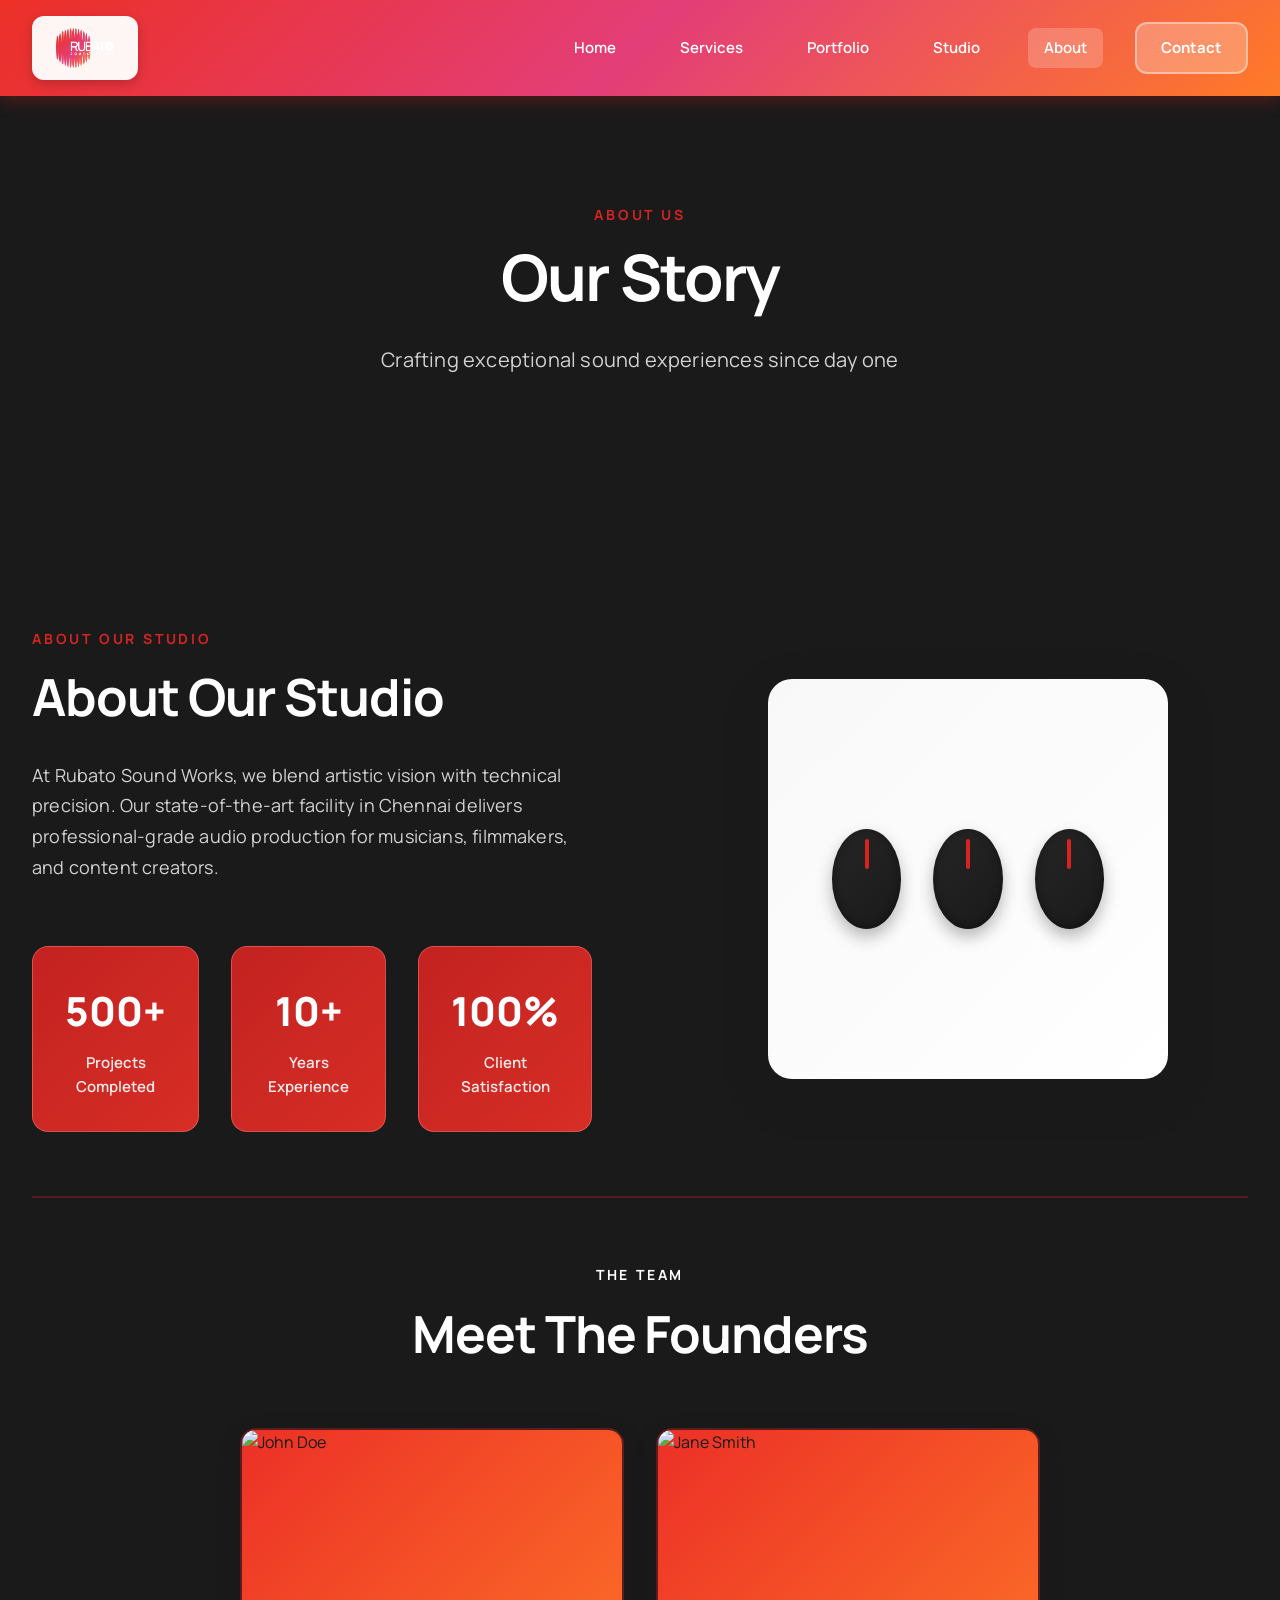
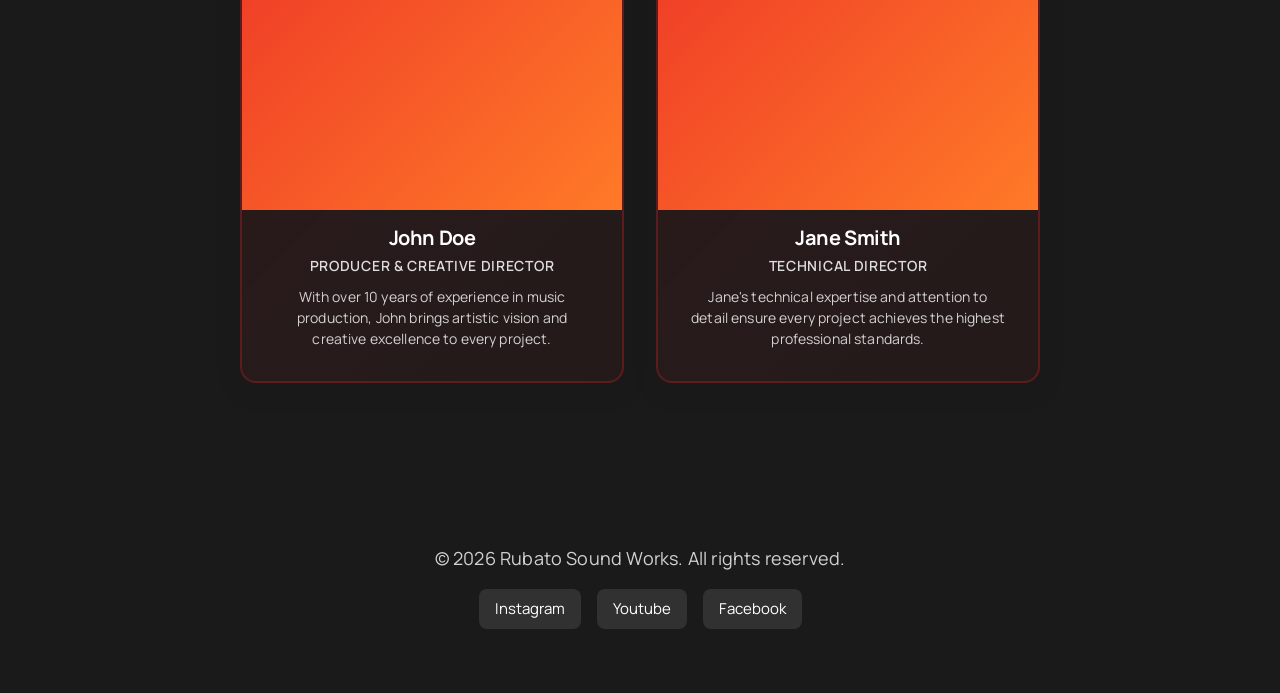
==== commit 9e2d55a1: "Update navbar to red gradient background Navbar Design Changes: - Changed navbar from white to red g" ====
--- a/about.html
+++ b/about.html
@@ -9,7 +9,7 @@
     <link href="https://fonts.googleapis.com/css2?family=Manrope:wght@300;400;500;600;700;800&display=swap" rel="stylesheet">
     <link href="https://api.fontshare.com/v2/css?f[]=satoshi@400,500,700,900&f[]=zodiak@400,500,600,700,800,900&display=swap" rel="stylesheet">
     <link href="https://fonts.googleapis.com/css2?family=Space+Grotesk:wght@300;400;500;600;700&display=swap" rel="stylesheet">
-    <link rel="stylesheet" href="css/style.css?v=10">
+    <link rel="stylesheet" href="css/style.css?v=11">
     <link rel="icon" href="content/images/logo_colour.png">
 </head>
 <body>
--- a/css/style.css
+++ b/css/style.css
@@ -257,14 +257,10 @@
     left: 0;
     right: 0;
     z-index: 1000;
-    background: rgba(255, 255, 255, 0.98);
+    background: linear-gradient(135deg, var(--gradient-start), var(--gradient-mid), var(--gradient-end));
     backdrop-filter: blur(12px);
-    box-shadow: 0 2px 8px rgba(28, 25, 25, 0.08);
+    box-shadow: 0 4px 16px rgba(214, 36, 34, 0.3);
     transition: all var(--transition-base);
-    /* Red gradient accent at top */
-    border-top: 3px solid transparent;
-    border-image: linear-gradient(90deg, var(--gradient-start), var(--gradient-mid), var(--gradient-end));
-    border-image-slice: 1;
 }
 
 .nav-container {
@@ -277,19 +273,19 @@
 }
 
 .nav-logo {
-    background: #1A1A1A;
+    background: rgba(255, 255, 255, 0.95);
     padding: 0.75rem 1.5rem;
     border-radius: 12px;
     display: inline-flex;
     align-items: center;
     transition: all var(--transition-base);
-    box-shadow: 0 4px 12px rgba(28, 25, 25, 0.15);
+    box-shadow: 0 4px 12px rgba(0, 0, 0, 0.2);
 }
 
 .nav-logo:hover {
     transform: translateY(-2px);
-    box-shadow: 0 6px 16px rgba(28, 25, 25, 0.2);
-    background: #252525;
+    box-shadow: 0 6px 16px rgba(0, 0, 0, 0.3);
+    background: var(--white);
 }
 
 .nav-logo img {
@@ -307,7 +303,7 @@
 .nav-link {
     font-size: 0.9375rem;
     font-weight: 600;
-    color: var(--charcoal);
+    color: var(--white);
     text-decoration: none;
     padding: 0.5rem 1rem;
     border-radius: 8px;
@@ -317,17 +313,17 @@
 
 .nav-link:hover,
 .nav-link.active {
-    color: var(--red-primary);
-    background: rgba(214, 36, 34, 0.08);
+    color: var(--white);
+    background: rgba(255, 255, 255, 0.2);
 }
 
 .nav-link-cta {
-    background: linear-gradient(135deg, var(--gradient-start), var(--gradient-mid), var(--gradient-end));
+    background: rgba(255, 255, 255, 0.25);
     color: var(--white) !important;
     padding: 0.75rem 1.5rem;
     border-radius: 12px;
     font-weight: 700;
-    box-shadow: var(--shadow-red);
+    border: 2px solid rgba(255, 255, 255, 0.4);
     transition: all var(--transition-base);
     text-decoration: none;
     font-size: 0.9375rem;
@@ -335,7 +331,8 @@
 
 .nav-link-cta:hover {
     transform: translateY(-2px);
-    box-shadow: 0 12px 40px rgba(214, 36, 34, 0.4);
+    background: rgba(255, 255, 255, 0.35);
+    border-color: var(--white);
 }
 
 .nav-toggle {
@@ -352,7 +349,7 @@
     display: block;
     width: 28px;
     height: 3px;
-    background: var(--charcoal);
+    background: var(--white);
     border-radius: 2px;
     transition: all var(--transition-base);
 }
@@ -1257,7 +1254,7 @@
         left: -100%;
         width: 100%;
         height: calc(100vh - 60px);
-        background: rgba(255, 255, 255, 0.98);
+        background: linear-gradient(135deg, var(--gradient-start), var(--gradient-mid), var(--gradient-end));
         backdrop-filter: blur(20px);
         flex-direction: column;
         padding: var(--spacing-lg);
@@ -1265,9 +1262,6 @@
         transition: left var(--transition-base);
         box-shadow: var(--shadow-lg);
         align-items: stretch;
-        border-top: 3px solid transparent;
-        border-image: linear-gradient(90deg, var(--gradient-start), var(--gradient-mid), var(--gradient-end));
-        border-image-slice: 1;
     }
 
     .nav-menu.active {
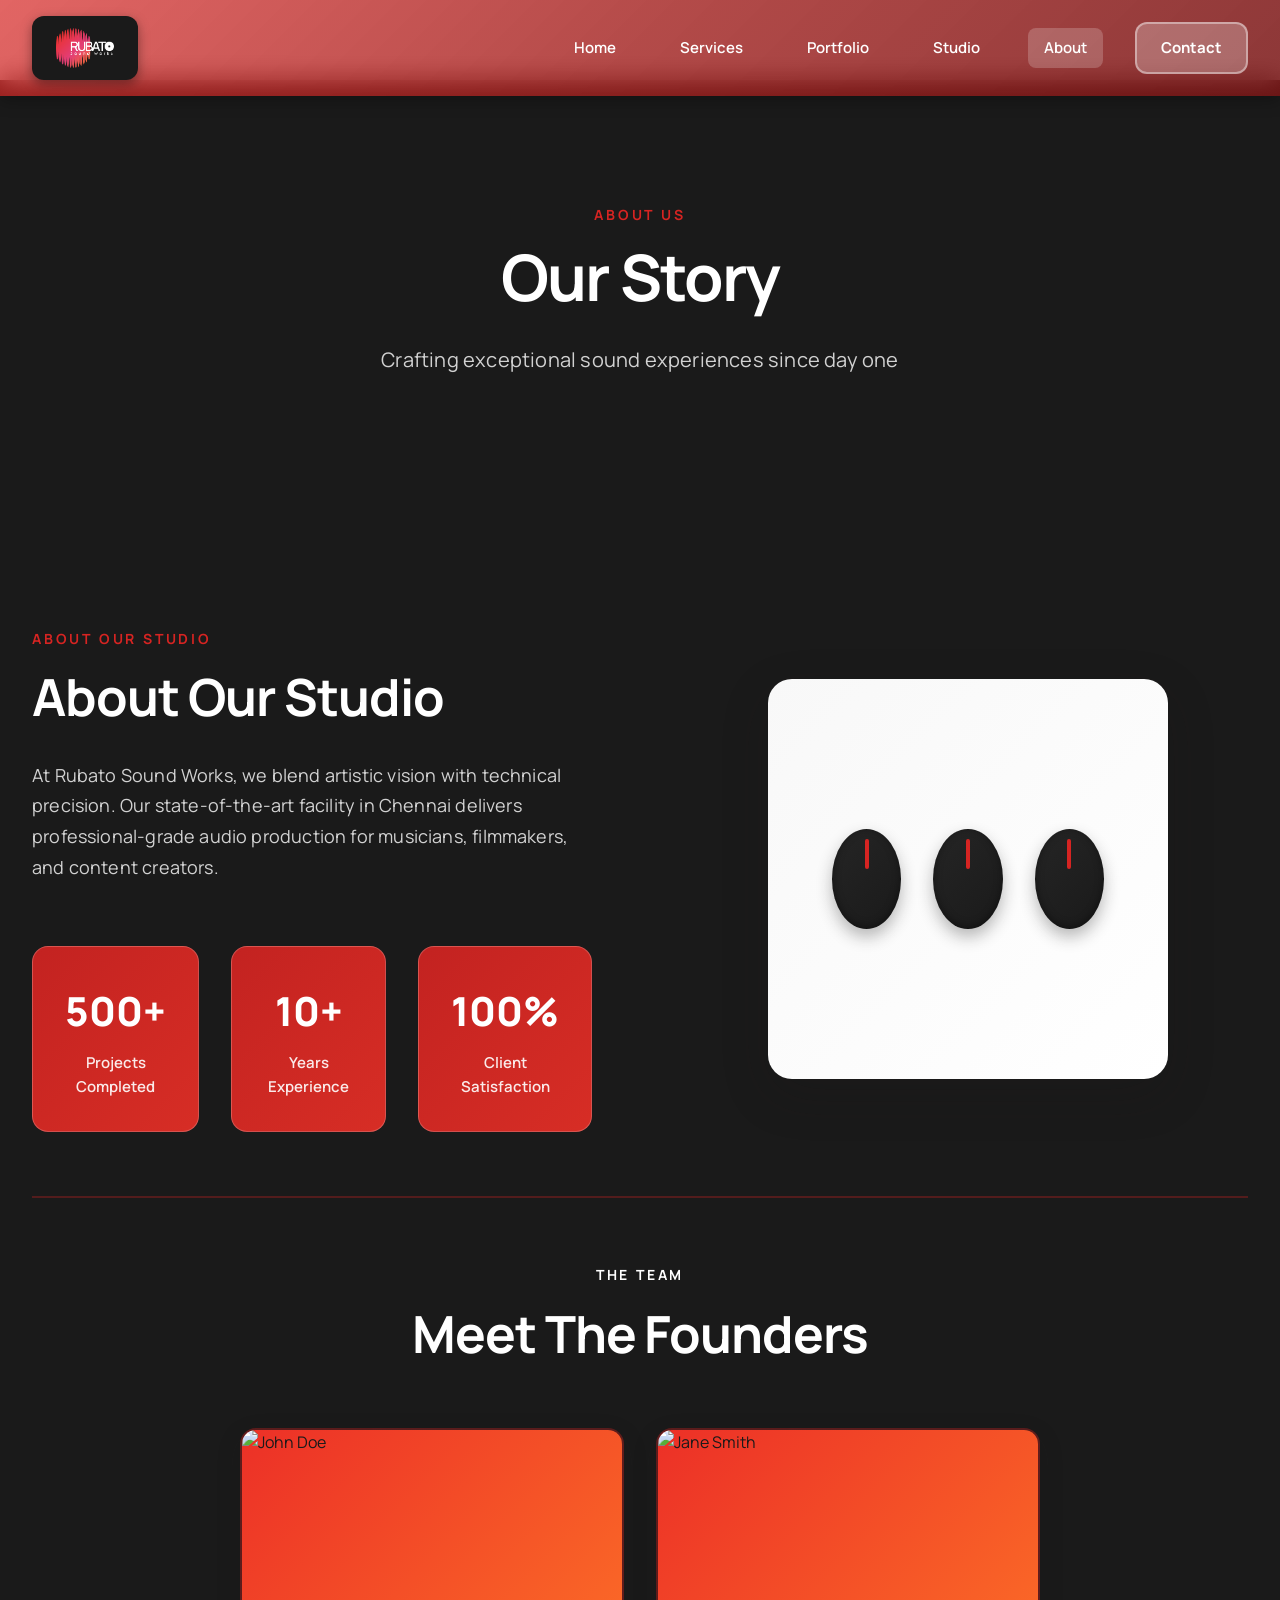
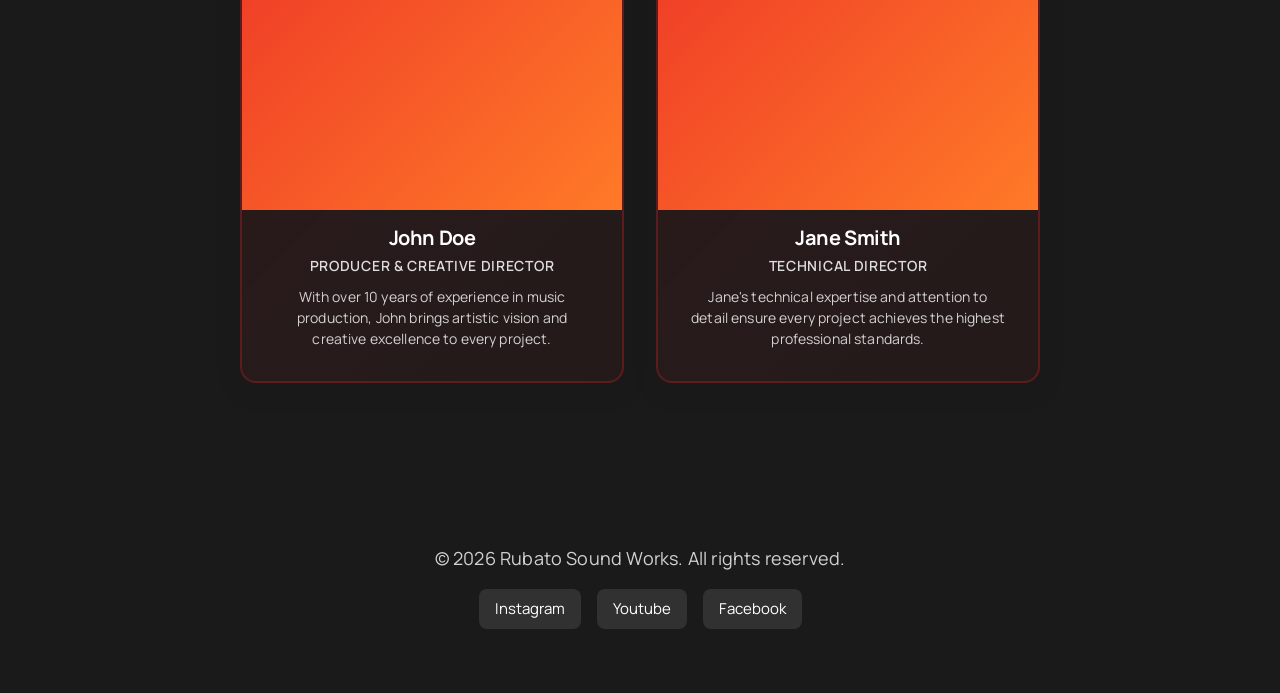
==== commit 22204b33: "Update navbar: Darker gradient + translucent black on scroll Navbar Improvements: - Darker red gradi" ====
--- a/about.html
+++ b/about.html
@@ -9,7 +9,7 @@
     <link href="https://fonts.googleapis.com/css2?family=Manrope:wght@300;400;500;600;700;800&display=swap" rel="stylesheet">
     <link href="https://api.fontshare.com/v2/css?f[]=satoshi@400,500,700,900&f[]=zodiak@400,500,600,700,800,900&display=swap" rel="stylesheet">
     <link href="https://fonts.googleapis.com/css2?family=Space+Grotesk:wght@300;400;500;600;700&display=swap" rel="stylesheet">
-    <link rel="stylesheet" href="css/style.css?v=11">
+    <link rel="stylesheet" href="css/style.css?v=12">
     <link rel="icon" href="content/images/logo_colour.png">
 </head>
 <body>
--- a/css/style.css
+++ b/css/style.css
@@ -257,10 +257,10 @@
     left: 0;
     right: 0;
     z-index: 1000;
-    background: linear-gradient(135deg, var(--gradient-start), var(--gradient-mid), var(--gradient-end));
+    background: linear-gradient(135deg, rgba(214, 36, 34, 0.7), rgba(160, 29, 27, 0.8), rgba(120, 20, 20, 0.85));
     backdrop-filter: blur(12px);
-    box-shadow: 0 4px 16px rgba(214, 36, 34, 0.3);
-    transition: all var(--transition-base);
+    box-shadow: 0 4px 16px rgba(0, 0, 0, 0.3);
+    transition: all 0.5s ease;
 }
 
 .nav-container {
@@ -273,19 +273,19 @@
 }
 
 .nav-logo {
-    background: rgba(255, 255, 255, 0.95);
+    background: #1A1A1A;
     padding: 0.75rem 1.5rem;
     border-radius: 12px;
     display: inline-flex;
     align-items: center;
     transition: all var(--transition-base);
-    box-shadow: 0 4px 12px rgba(0, 0, 0, 0.2);
+    box-shadow: 0 4px 12px rgba(0, 0, 0, 0.4);
 }
 
 .nav-logo:hover {
     transform: translateY(-2px);
-    box-shadow: 0 6px 16px rgba(0, 0, 0, 0.3);
-    background: var(--white);
+    box-shadow: 0 6px 16px rgba(0, 0, 0, 0.5);
+    background: #252525;
 }
 
 .nav-logo img {
@@ -1254,7 +1254,7 @@
         left: -100%;
         width: 100%;
         height: calc(100vh - 60px);
-        background: linear-gradient(135deg, var(--gradient-start), var(--gradient-mid), var(--gradient-end));
+        background: linear-gradient(135deg, rgba(214, 36, 34, 0.95), rgba(160, 29, 27, 0.95), rgba(120, 20, 20, 0.95));
         backdrop-filter: blur(20px);
         flex-direction: column;
         padding: var(--spacing-lg);
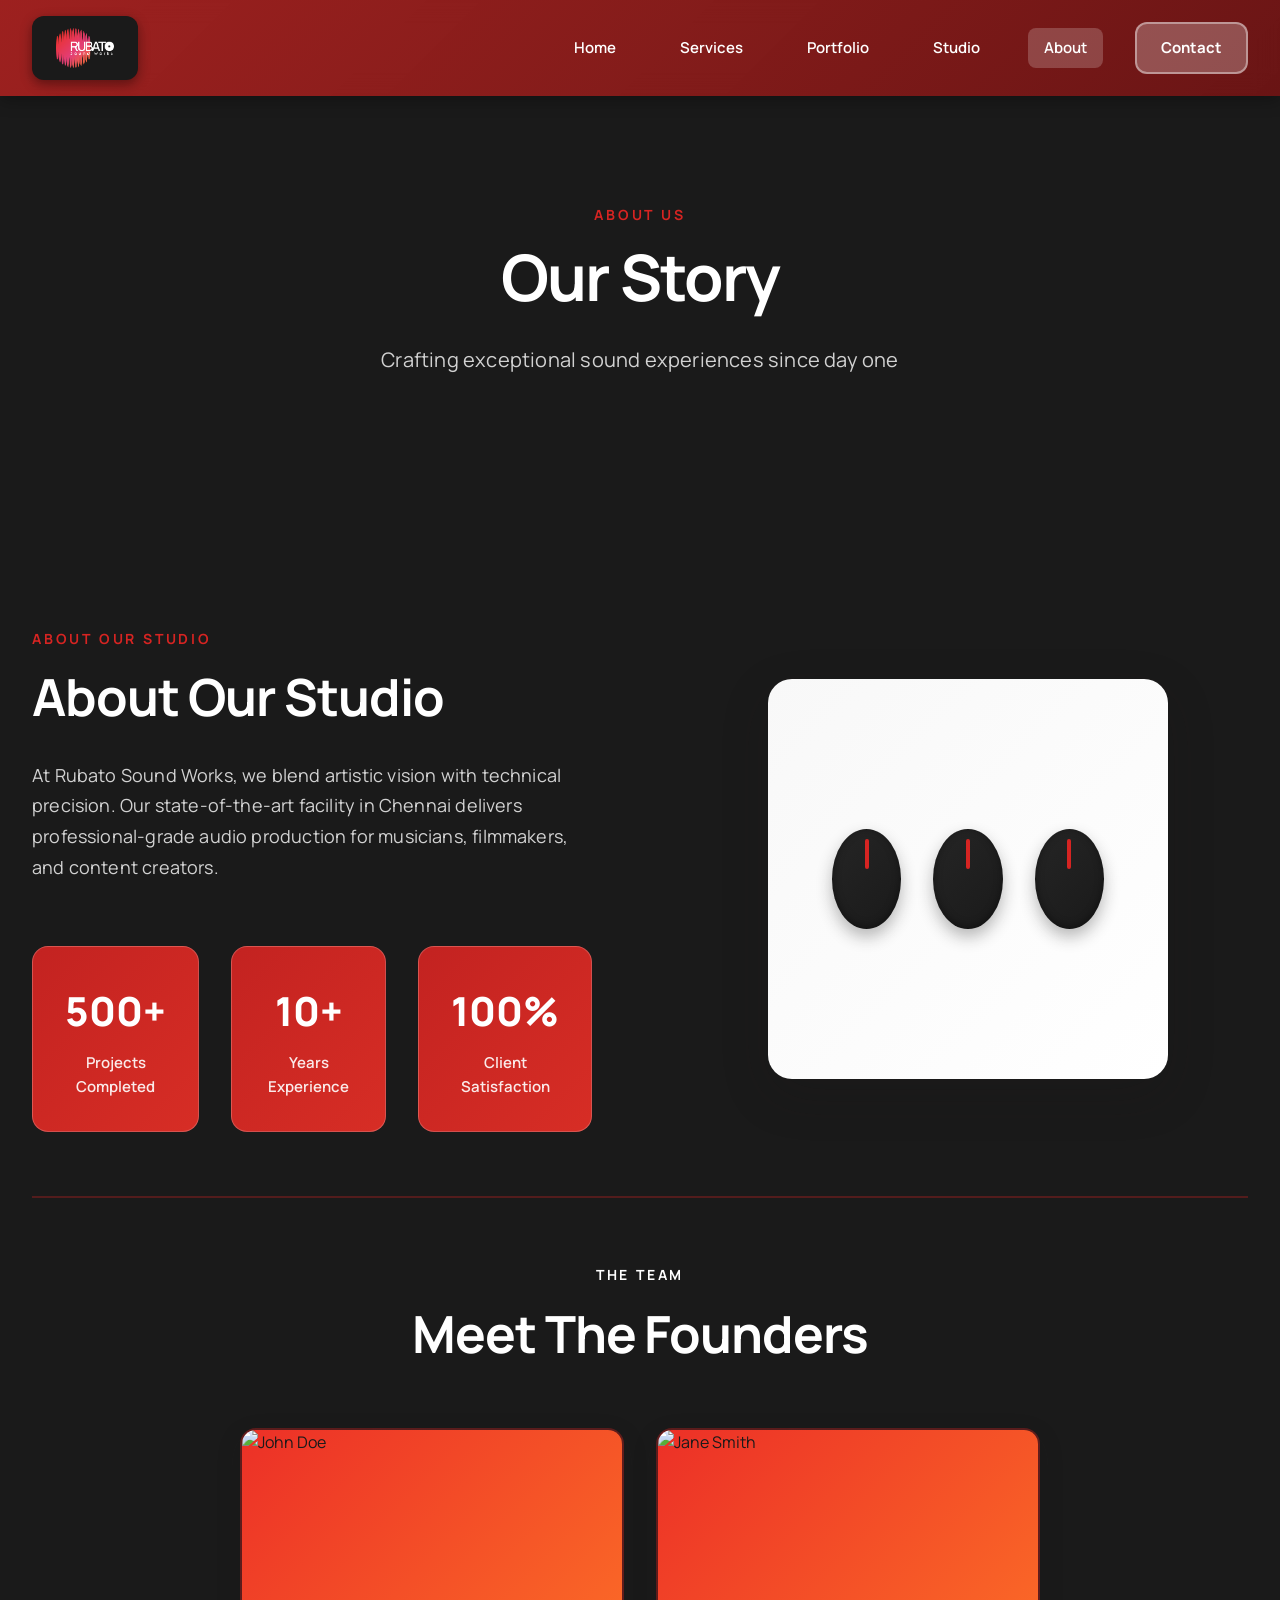
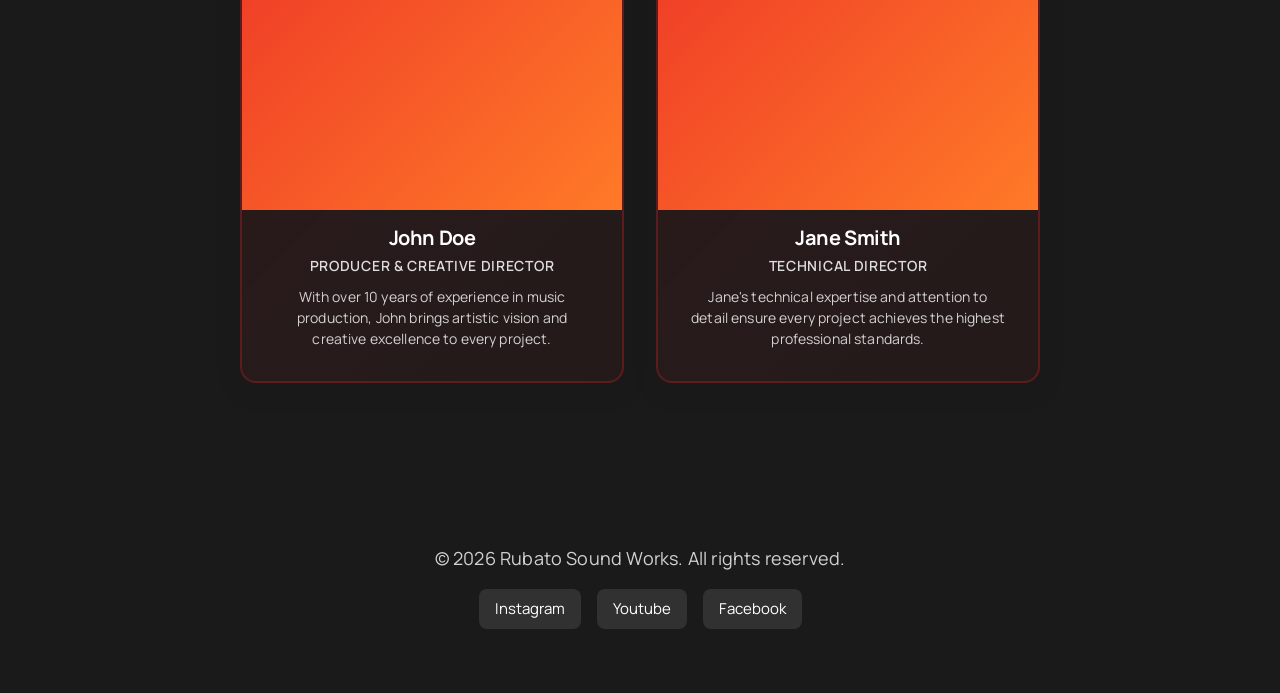
==== commit bbcd48f4: "Fix white background behind navbar on subpages Issue Fixed: - Body background was set to white, show" ====
--- a/about.html
+++ b/about.html
@@ -9,7 +9,7 @@
     <link href="https://fonts.googleapis.com/css2?family=Manrope:wght@300;400;500;600;700;800&display=swap" rel="stylesheet">
     <link href="https://api.fontshare.com/v2/css?f[]=satoshi@400,500,700,900&f[]=zodiak@400,500,600,700,800,900&display=swap" rel="stylesheet">
     <link href="https://fonts.googleapis.com/css2?family=Space+Grotesk:wght@300;400;500;600;700&display=swap" rel="stylesheet">
-    <link rel="stylesheet" href="css/style.css?v=12">
+    <link rel="stylesheet" href="css/style.css?v=13">
     <link rel="icon" href="content/images/logo_colour.png">
 </head>
 <body>
--- a/css/style.css
+++ b/css/style.css
@@ -151,7 +151,7 @@
     font-weight: 400;
     line-height: 1.6;
     color: var(--charcoal);
-    background: var(--white);
+    background: #1A1A1A;
     overflow-x: hidden;
     -webkit-font-smoothing: antialiased;
     -moz-osx-font-smoothing: grayscale;
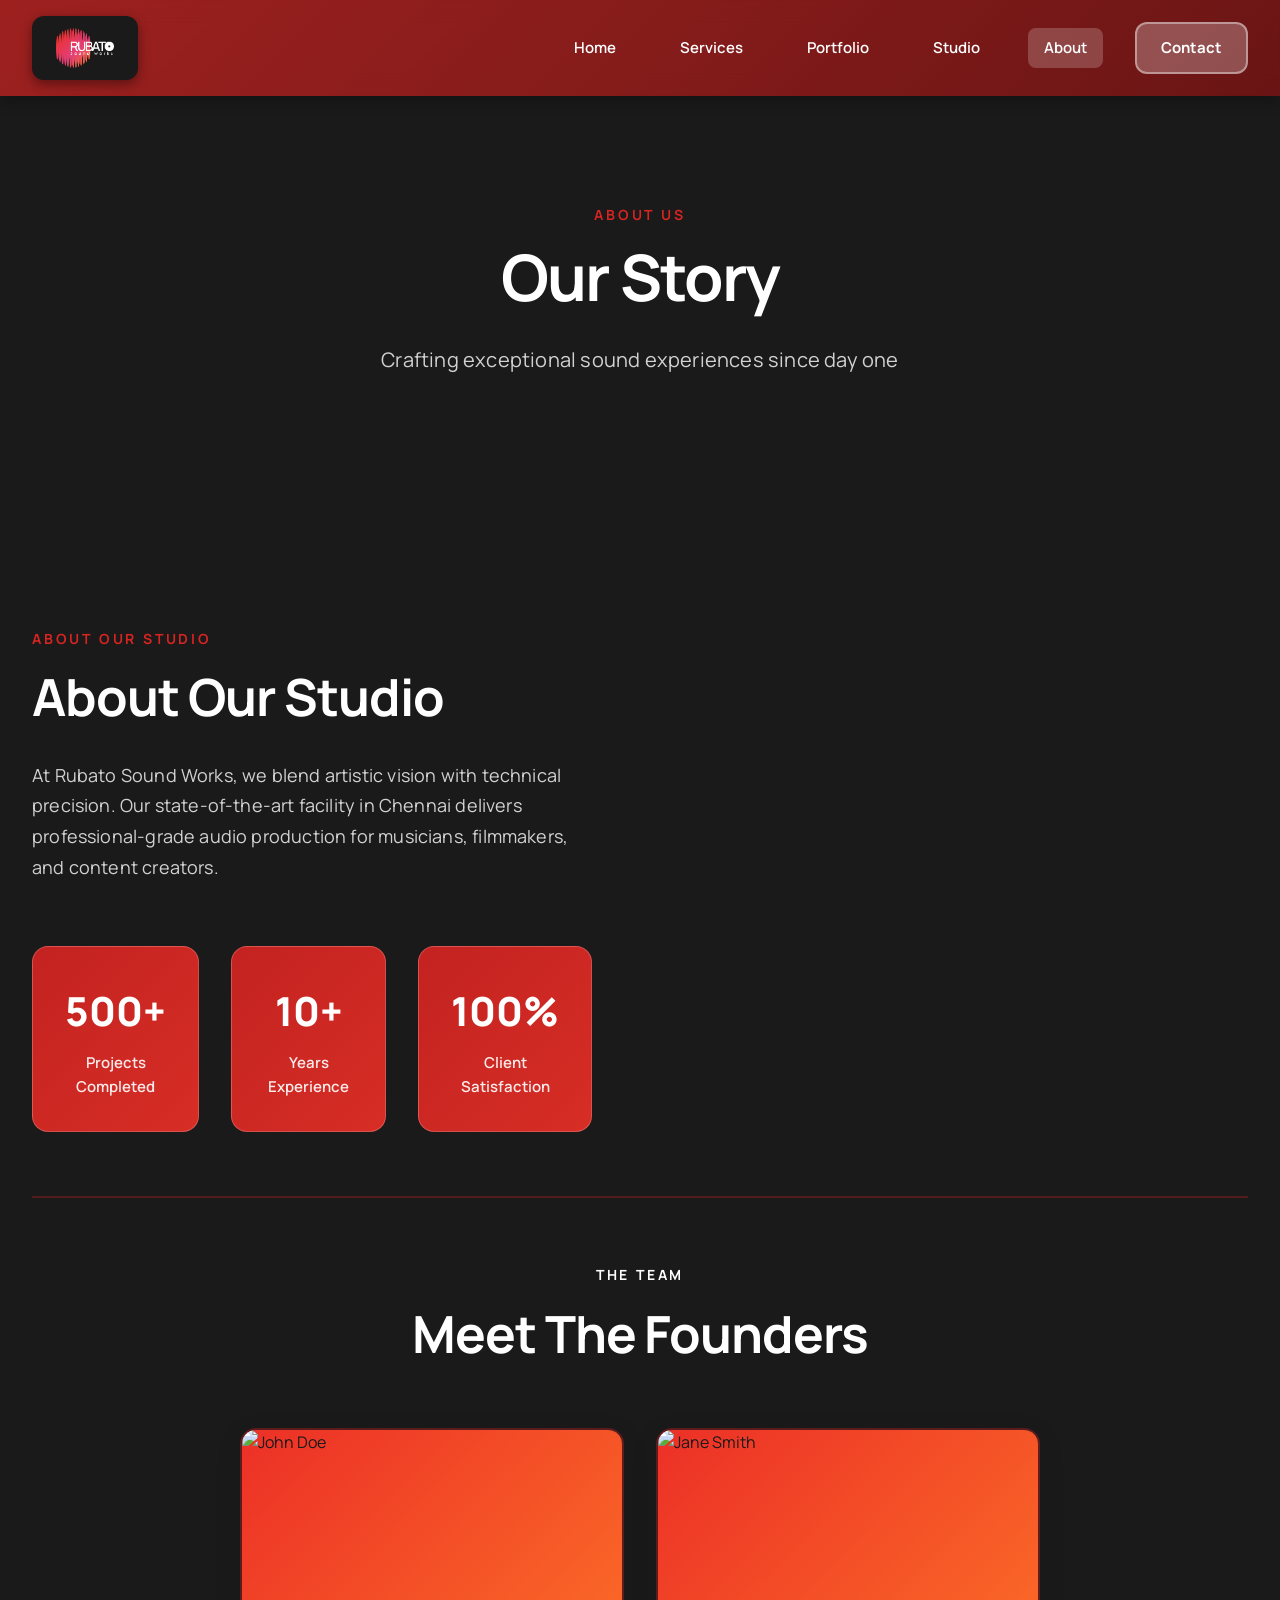
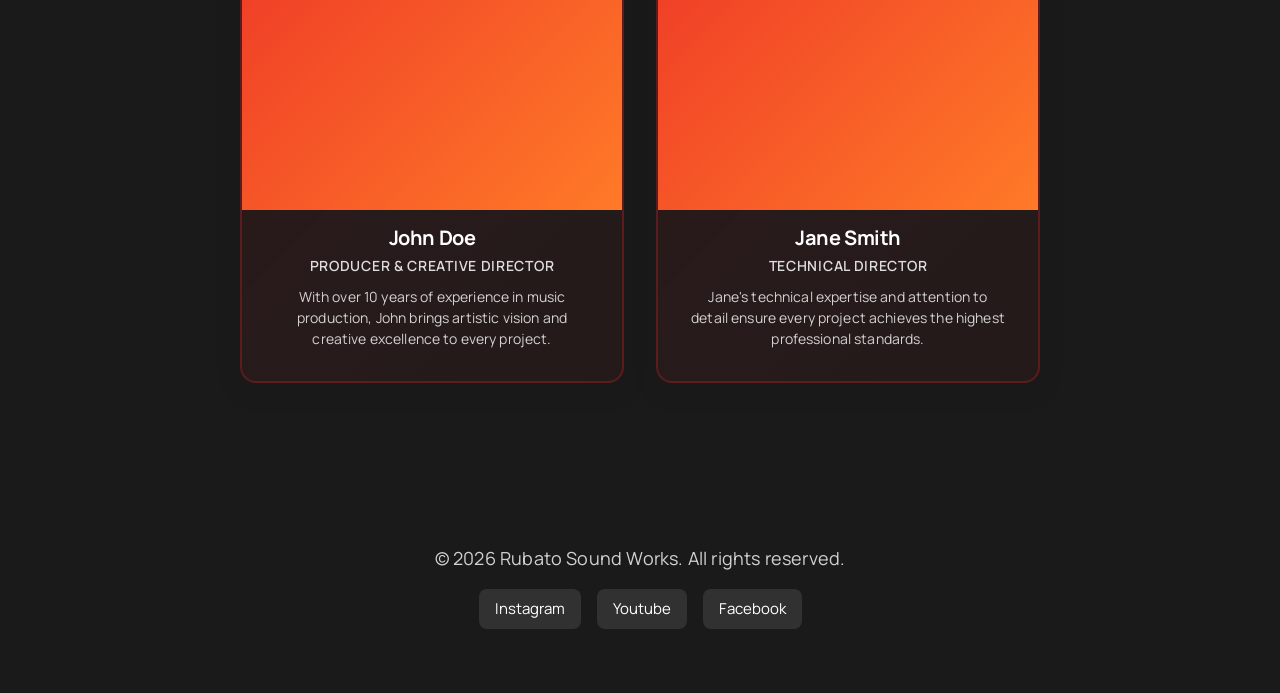
==== commit adc7c8f8: "Remove knobs and box from About section Removed Elements: - Studio knobs visual (3 circular knobs) -" ====
--- a/about.html
+++ b/about.html
@@ -9,7 +9,7 @@
     <link href="https://fonts.googleapis.com/css2?family=Manrope:wght@300;400;500;600;700;800&display=swap" rel="stylesheet">
     <link href="https://api.fontshare.com/v2/css?f[]=satoshi@400,500,700,900&f[]=zodiak@400,500,600,700,800,900&display=swap" rel="stylesheet">
     <link href="https://fonts.googleapis.com/css2?family=Space+Grotesk:wght@300;400;500;600;700&display=swap" rel="stylesheet">
-    <link rel="stylesheet" href="css/style.css?v=13">
+    <link rel="stylesheet" href="css/style.css?v=23">
     <link rel="icon" href="content/images/logo_colour.png">
 </head>
 <body>
@@ -50,13 +50,6 @@
                     <p id="aboutStudioDescription"></p>
                     <div class="about-stats" id="aboutStats"></div>
                 </div>
-                <div class="about-visual">
-                    <div class="studio-knobs">
-                        <div class="knob"></div>
-                        <div class="knob"></div>
-                        <div class="knob"></div>
-                    </div>
-                </div>
             </div>
 
             <!-- Founders Section -->
--- a/css/style.css
+++ b/css/style.css
@@ -542,112 +542,89 @@
     border-color: rgba(214, 36, 34, 0.3);
 }
 
-.card-1 {
-    width: 280px;
-    height: 180px;
-    top: 10%;
-    left: 5%;
-    animation-delay: 0s;
-}
-
-.card-2 {
-    width: 240px;
-    height: 240px;
-    top: 50%;
-    right: 10%;
-    animation-delay: 2s;
-}
-
-.card-3 {
-    width: 200px;
-    height: 200px;
-    bottom: 15%;
-    left: 25%;
-    animation-delay: 4s;
-}
-
-@keyframes float {
-    0%, 100% { transform: translateY(0) rotate(0deg); }
-    50% { transform: translateY(-20px) rotate(2deg); }
-}
-
-/* Waveform Animation - Enhanced for white background */
-.waveform {
-    width: 100%;
-    height: 100%;
-    background: linear-gradient(135deg, var(--gradient-start), var(--gradient-mid), var(--gradient-end));
-    border-radius: 16px;
+/* ===================================
+   HERO VISUAL - Animated Gradient Wave (Crisp Edges)
+   =================================== */
+
+.hero-visual {
     position: relative;
-    overflow: hidden;
-    box-shadow: inset 0 2px 8px rgba(0, 0, 0, 0.1);
-}
-
-.waveform::before {
+    display: flex;
+    align-items: center;
+    justify-content: center;
+}
+
+.hero-visual::before {
     content: '';
     position: absolute;
-    width: 200%;
-    height: 200%;
-    background: repeating-linear-gradient(
-        90deg,
-        transparent 0px,
-        rgba(255, 255, 255, 0.3) 2px,
-        transparent 4px,
-        transparent 8px
-    );
-    animation: wave 3s linear infinite;
-}
-
-.waveform::after {
+    top: 50%;
+    left: 50%;
+    transform: translate(-50%, -50%);
+    width: 100%;
+    max-width: 500px;
+    height: 400px;
+    background: linear-gradient(135deg,
+        var(--red-primary) 0%,
+        #E33E78 30%,
+        #FF7A27 60%,
+        var(--red-primary) 100%);
+    background-size: 200% 200%;
+    -webkit-mask: url('../content/images/wave.png') center/contain no-repeat;
+    mask: url('../content/images/wave.png') center/contain no-repeat;
+    -webkit-mask-composite: source-in;
+    mask-composite: intersect;
+    animation: waveFloat 4s ease-in-out infinite, gradientShift 8s ease-in-out infinite;
+    pointer-events: none;
+    filter: contrast(1.2) brightness(1.1);
+    /* Crisp edges */
+    image-rendering: -webkit-optimize-contrast;
+    image-rendering: crisp-edges;
+}
+
+/* Add sharp outline/border effect */
+.hero-visual::after {
     content: '';
     position: absolute;
-    inset: 0;
-    background: radial-gradient(circle at 30% 50%, rgba(255, 255, 255, 0.2), transparent);
-}
-
-@keyframes wave {
-    0% { transform: translateX(0); }
-    100% { transform: translateX(-50%); }
-}
-
-/* Equalizer Animation */
-.equalizer {
-    display: flex;
-    align-items: flex-end;
-    justify-content: space-around;
-    height: 100%;
-    gap: 12px;
-    padding: var(--spacing-md);
-}
-
-.equalizer span {
-    flex: 1;
-    background: linear-gradient(180deg, var(--gradient-mid), var(--gradient-end));
-    border-radius: 8px;
-    animation: equalize 1.2s ease-in-out infinite;
-}
-
-.equalizer span:nth-child(1) { animation-delay: 0s; }
-.equalizer span:nth-child(2) { animation-delay: 0.1s; }
-.equalizer span:nth-child(3) { animation-delay: 0.2s; }
-.equalizer span:nth-child(4) { animation-delay: 0.3s; }
-.equalizer span:nth-child(5) { animation-delay: 0.4s; }
-
-@keyframes equalize {
-    0%, 100% { height: 40%; }
-    50% { height: 90%; }
-}
-
-/* Vinyl Image - Using actual Vinyl.png */
-.vinyl-image {
+    top: 50%;
+    left: 50%;
+    transform: translate(-50%, -50%);
     width: 100%;
-    height: 100%;
-    object-fit: contain;
-    animation: spin 8s linear infinite;
-    filter: drop-shadow(0 8px 24px rgba(214, 36, 34, 0.4));
-}
-
-@keyframes spin {
-    100% { transform: rotate(360deg); }
+    max-width: 500px;
+    height: 400px;
+    background: linear-gradient(135deg,
+        var(--red-primary) 0%,
+        #E33E78 30%,
+        #FF7A27 60%,
+        var(--red-primary) 100%);
+    background-size: 200% 200%;
+    -webkit-mask: url('../content/images/wave.png') center/contain no-repeat;
+    mask: url('../content/images/wave.png') center/contain no-repeat;
+    animation: waveFloat 4s ease-in-out infinite, gradientShift 8s ease-in-out infinite;
+    pointer-events: none;
+    filter: drop-shadow(0 0 2px rgba(214, 36, 34, 0.8))
+            drop-shadow(0 0 4px rgba(214, 36, 34, 0.6))
+            drop-shadow(0 0 1px rgba(255, 255, 255, 0.3));
+    z-index: -1;
+}
+
+@keyframes waveFloat {
+    0%, 100% {
+        transform: translate(-50%, -50%) translateY(0px) scale(1);
+    }
+    50% {
+        transform: translate(-50%, -50%) translateY(-20px) scale(1.02);
+    }
+}
+
+@keyframes gradientShift {
+    0% {
+        background-position: 0% 50%;
+    }
+    50% {
+        background-position: 100% 50%;
+    }
+    100% {
+        background-position: 0% 50%;
+    }
 }
 
 /* ===================================
@@ -944,64 +921,7 @@
     font-weight: 600;
 }
 
-.about-visual {
-    display: flex;
-    align-items: center;
-    justify-content: center;
-    perspective: 1000px;
-}
-
-.studio-knobs {
-    width: 100%;
-    max-width: 400px;
-    aspect-ratio: 1;
-    background: linear-gradient(135deg, #F8F8F8, #FFFFFF);
-    border-radius: 24px;
-    box-shadow: var(--shadow-lg);
-    padding: var(--spacing-lg);
-    display: flex;
-    gap: var(--spacing-md);
-    align-items: center;
-    justify-content: center;
-    transform-style: preserve-3d;
-    transition: transform var(--transition-slow);
-}
-
-.studio-knobs:hover {
-    transform: rotateY(5deg) rotateX(-5deg);
-}
-
-.knob {
-    width: 100px;
-    height: 100px;
-    border-radius: 50%;
-    background: linear-gradient(135deg, var(--charcoal-light), var(--charcoal));
-    box-shadow:
-        inset 0 -2px 8px rgba(0, 0, 0, 0.4),
-        0 8px 16px rgba(28, 25, 25, 0.3);
-    position: relative;
-    transition: all var(--transition-base);
-    cursor: pointer;
-}
-
-.knob::before {
-    content: '';
-    position: absolute;
-    top: 10px;
-    left: 50%;
-    transform: translateX(-50%);
-    width: 4px;
-    height: 30px;
-    background: var(--red-primary);
-    border-radius: 2px;
-}
-
-.knob:hover {
-    transform: scale(1.1) translateZ(20px);
-    box-shadow:
-        inset 0 -2px 8px rgba(0, 0, 0, 0.5),
-        0 12px 24px rgba(28, 25, 25, 0.4);
-}
+/* Studio knobs and about-visual removed */
 
 /* ===================================
    FOUNDERS SECTION
@@ -1329,15 +1249,6 @@
 
     .about-stats {
         grid-template-columns: 1fr;
-    }
-
-    .studio-knobs {
-        max-width: 300px;
-    }
-
-    .knob {
-        width: 70px;
-        height: 70px;
     }
 }
 
@@ -1472,15 +1383,6 @@
     .about-stats {
         grid-template-columns: 1fr;
     }
-
-    .studio-knobs {
-        max-width: 300px;
-    }
-
-    .knob {
-        width: 70px;
-        height: 70px;
-    }
 }
 
 @media (max-width: 480px) {
@@ -1595,15 +1497,6 @@
     .about-stats {
         grid-template-columns: 1fr;
     }
-
-    .studio-knobs {
-        max-width: 300px;
-    }
-
-    .knob {
-        width: 70px;
-        height: 70px;
-    }
 }
 
 @media (max-width: 480px) {
